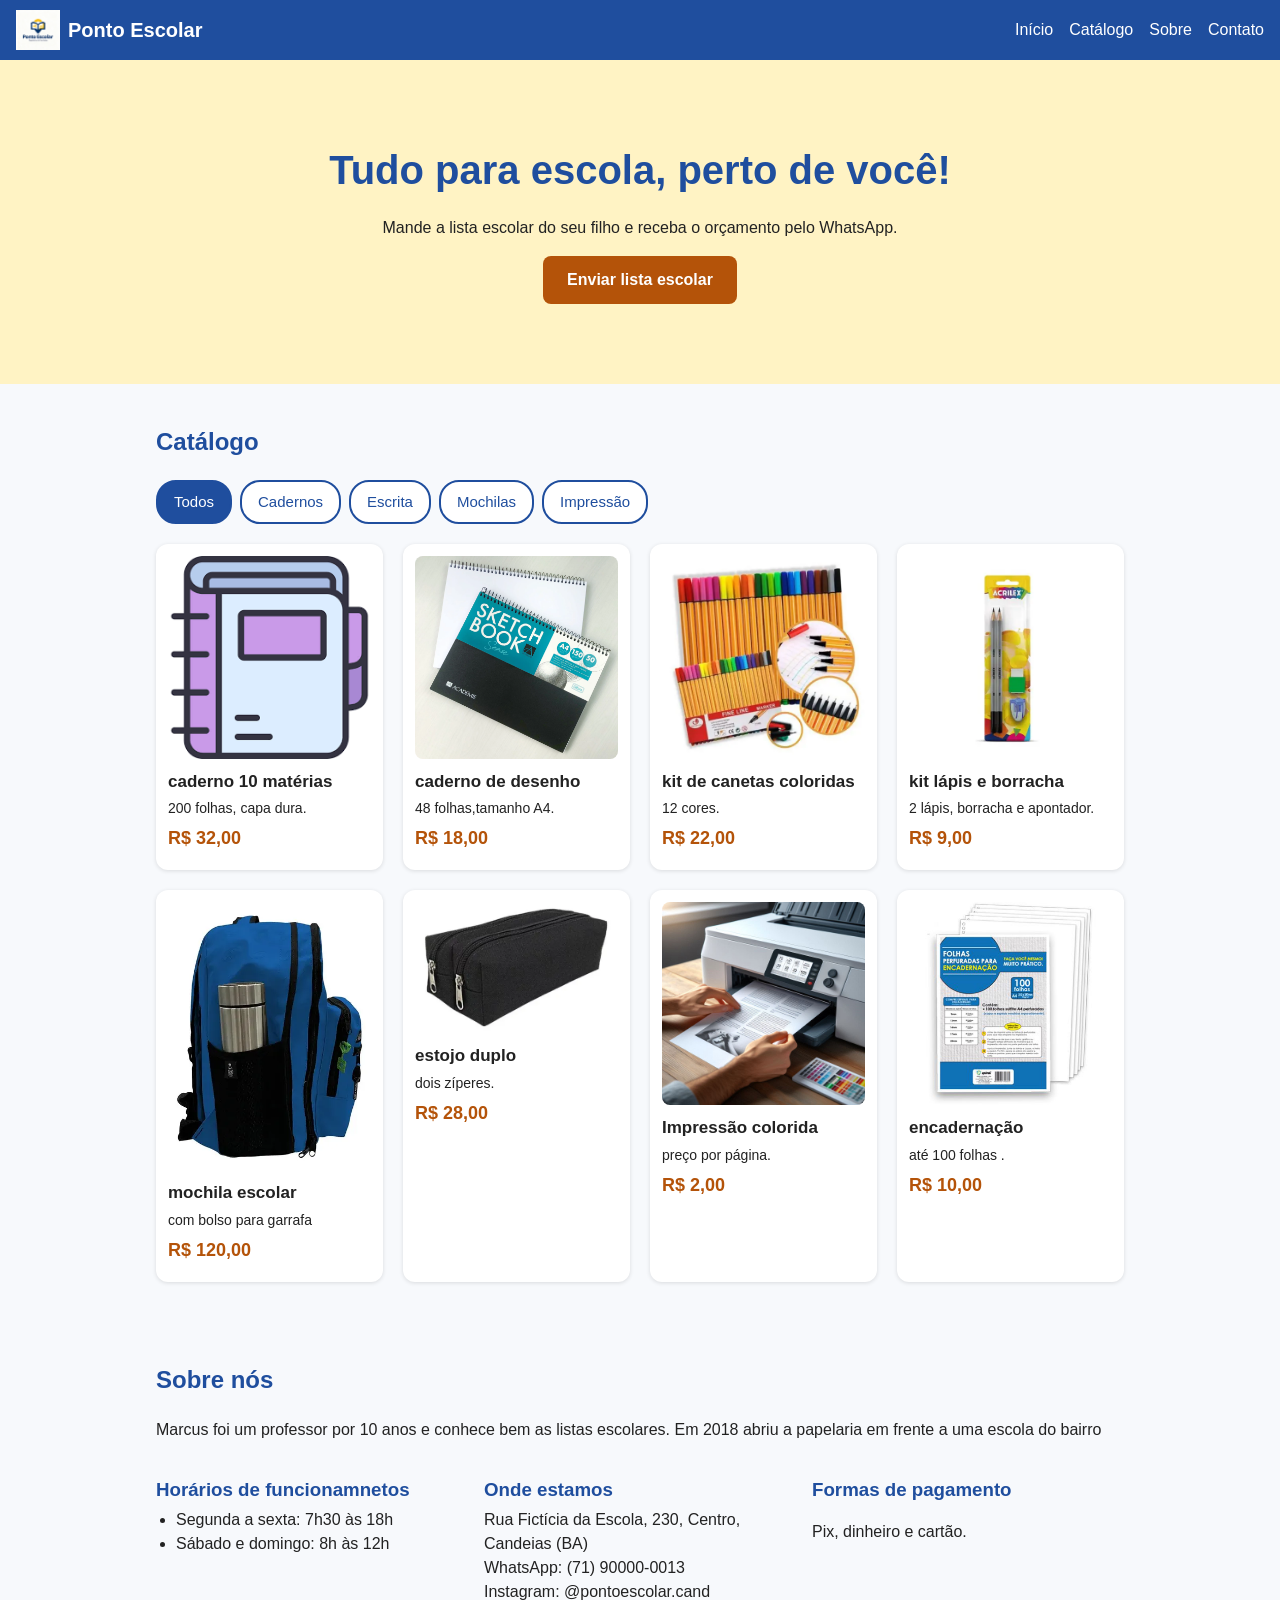
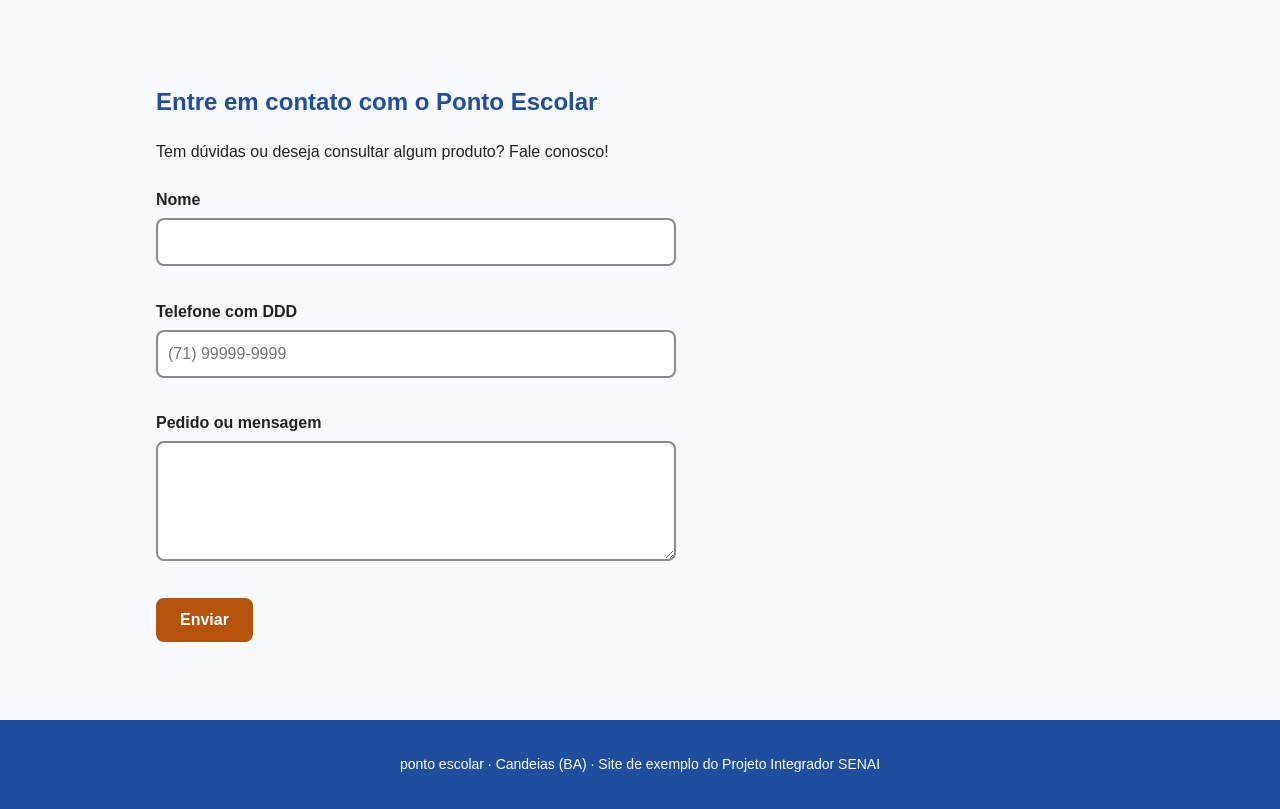
==== index.html @ 359fd93c "resolver conflito e atulizar o site" ====
<!DOCTYPE html>
<html lang="pt-BR">
<head>
  <meta charset="UTF-8">
  <meta name="viewport" content="width=device-width, initial-scale=1.0">
  <title>Ponto escolar| Candeias</title>
  <meta name="description" content="Ponto escolar, Tudo para a escola, Perto de você.">
  <link rel="stylesheet" href="css/style.css">
</head>
<body>

  <!-- CABEÇALHO: nome da empresa e menu -->
  <header class="cabecalho">
    <a href="#inicio" class="marca">
      <img src="img/logo.jpeg.jpeg" alt="" width="44" height="44">
      <span>Ponto Escolar</span>
    </a>
    <nav aria-label="Menu principal">
      <ul class="menu">
        <li><a href="#inicio">Início</a></li>
        <li><a href="#catalogo">Catálogo</a></li>
        <li><a href="#sobre">Sobre</a></li>
        <li><a href="#contato">Contato</a></li>
      </ul>
    </nav>
  </header>

  <main>

    <!-- SEÇÃO 1: INÍCIO -->
      <section id="inicio" class="inicio">
      <h1>Tudo para escola, perto de você!</h1>
      <p>Mande a lista escolar do seu filho e receba o orçamento pelo WhatsApp.</p>
      <a href="#contato" class="botao">Enviar lista escolar</a>
    </section> 

    <!-- SEÇÃO 2: CATÁLOGO -->
    <section id="catalogo" class="secao">
      <h2>Catálogo</h2>

      <div class="filtros" aria-label="Filtrar o material por categoria">
        <button type="button" class="filtro ativo" data-filtro="todos" aria-pressed="true">Todos</button>
        <button type="button" class="filtro" data-filtro="Cadernos" aria-pressed="false">Cadernos</button>
        <button type="button" class="filtro" data-filtro="Escrita" aria-pressed="false">Escrita</button>
        <button type="button" class="filtro" data-filtro="Mochilas" aria-pressed="false">Mochilas</button>
        <button type="button" class="filtro" data-filtro="impressão" aria-pressed="false">Impressão</button>
      </div>

      <div class="cards">
        <article class="card" data-categoria="Cadernos">
          <img src="img/caderno.jpeg.png" alt="caderno 10 matérias, 200 folhas,capa dura " width="200" height="150">
          <h3>caderno 10 matérias</h3>
          <p>200 folhas, capa dura.</p>
          <p class="preco">R$ 32,00</p>
        </article>
        <article class="card" data-categoria="Cadernos">
          <img src="img/caderno desenho.jpeg.webp" alt="caderno de desenho,48 folhas,tamanho A4" width="200" height="150">
          <h3>caderno de desenho</h3>
          <p>48 folhas,tamanho A4.</p>
          <p class="preco">R$ 18,00</p>
        </article>
        <article class="card" data-categoria="Escrita">
          <img src="img/KIT DE CANETAS COLORIDAS.jpeg.jpg" alt=" kit de canetas coloridas,12 cores" width="200" height="150">
          <h3> kit de canetas coloridas</h3>
          <p>12 cores.</p>
          <p class="preco">R$ 22,00</p>
        </article>
        <article class="card" data-categoria="Escrita" >
          <img src="img/KIT DE LAPIS E BORRACHA.jpeg.webp" alt="kit de lapis e borracha,2 lápis, borracha e apontador" width="200" height="150">
          <h3>kit lápis e borracha </h3>
          <p>2 lápis, borracha e apontador.</p>
          <p class="preco">R$ 9,00</p>
        </article>
        <article class="card" data-categoria="Mochilas">
          <img src="img/mochila escola.jpeg.webp" alt=" mochila escolar com bolso para a garrafa " width="200" height="150">
          <h3>mochila escolar </h3>
          <p>com bolso para garrafa</p>
          <p class="preco">R$ 120,00</p>
        </article>
        <article class="card" data-categoria="Mochilas">
          <img src="img/ESTOJO DUPLO.jpeg.webp" alt=" estojo duplo com dois zíperes" width="200" height="150">
          <h3> estojo duplo</h3>
          <p> dois zíperes.</p>
          <p class="preco">R$ 28,00</p>
        </article>
        <article class="card" data-categoria="impressão">
          <img src="img/impressão colorida.jpeg.jpg" alt=" impressão colorida, preço por página " width="200" height="150">
          <h3>Impressão colorida </h3>
          <p>preço por página.</p>
          <p class="preco">R$ 2,00</p>
        </article>
        <article class="card" data-categoria="impressão">
          <img src="img/folha de encadernação.jpeg.jpg" alt="encadernação até 100 folhas " width="200" height="150">
          <h3>encadernação</h3>
          <p>até 100 folhas .</p>
          <p class="preco">R$ 10,00</p>
        </article>
      </div>
    </section>

    <!-- SEÇÃO 3: SOBRE -->
    <section id="sobre" class="secao sobre">
      <h2>Sobre nós</h2>
      <p>Marcus foi um professor por 10 anos e conhece bem as listas escolares. Em 2018 abriu a papelaria em frente a uma escola do bairro</p>

      <div class="sobre-blocos">
        <div>
          <h3>Horários de funcionamnetos</h3>
          <ul>
            <li>Segunda a sexta: 7h30 às 18h</li>
            <li>Sábado e domingo: 8h às 12h</li>
          </ul>
        </div>
        <div>
          <h3>Onde estamos</h3>
          <address>
            Rua Fictícia da Escola, 230, Centro, Candeias (BA)<br>
            WhatsApp: (71) 90000-0013<br>
            Instagram: @pontoescolar.cand
          </address>
        </div>
        <div>
          <h3>Formas de pagamento</h3>
          <p>Pix, dinheiro e cartão.</p>
        </div>
      </div>
    </section>

    <!-- SEÇÃO 4: CONTATO -->
    <section id="contato" class="secao">
      <h2>Entre em contato com o Ponto Escolar</h2>
      <p>Tem dúvidas ou deseja consultar algum produto? Fale conosco!</p>

      <form id="form-contato" class="formulario" novalidate>
        <label for="nome">Nome</label>
        <input type="text" id="nome" name="nome" autocomplete="name">
        <small class="erro" id="erro-nome"></small>

        <label for="telefone">Telefone com DDD</label>
        <input type="tel" id="telefone" name="telefone" autocomplete="tel" placeholder="(71) 99999-9999">
        <small class="erro" id="erro-telefone"></small>

        <label for="mensagem">Pedido ou mensagem</label>
        <textarea id="mensagem" name="mensagem" rows="4"></textarea>
        <small class="erro" id="erro-mensagem"></small>

        <button type="submit" class="botao">Enviar</button>
        <p id="confirmacao" class="confirmacao" aria-live="polite"></p>
      </form>
    </section>

  </main>

  <footer class="rodape">
    <p> ponto escolar · Candeias (BA) · Site de exemplo do Projeto Integrador SENAI</p>
  </footer>

  <script src="js/script.js"></script>
</body>
</html>
---- css/style.css ----
/* ===== CORES E FONTES DA MARCA (identidade visual) ===== */
:root {
  --roxo: #1f4e9e;
  --roxo-claro: #fff3c4;
  --verde: #b45309;
  --creme: #f7f9fc;
  --texto: #222222;
  --erro: #b3261e;
  --fonte: Arial, Helvetica, sans-serif;
}

* {
  box-sizing: border-box;
}

body {
  margin: 0;
  font-family: var(--fonte);
  font-size: 16px;
  line-height: 1.5;
  color: var(--texto);
  background: var(--creme);
}

img {
  max-width: 100%;
  height: auto;
}

/* ===== CABEÇALHO E MENU ===== */
.cabecalho {
  position: sticky;
  top: 0;
  z-index: 10;
  display: flex;
  flex-wrap: wrap;
  justify-content: space-between;
  align-items: center;
  gap: 8px;
  padding: 10px 16px;
  background: var(--roxo);
}

.marca {
  display: flex;
  align-items: center;
  gap: 8px;
  color: #ffffff;
  font-weight: bold;
  font-size: 20px;
  text-decoration: none;
}

.menu {
  display: flex;
  flex-wrap: wrap;
  gap: 4px 16px;
  margin: 0;
  padding: 0;
  list-style: none;
}

.menu a {
  color: #ffffff;
  text-decoration: none;
  padding: 6px 0;
  display: inline-block;
}

.menu a:hover,
.menu a:focus {
  text-decoration: underline;
}

/* ===== SEÇÃO INÍCIO ===== */
.inicio {
  padding: 48px 16px;
  text-align: center;
  background: var(--roxo-claro);
}

.inicio h1 {
  margin: 0 0 12px;
  font-size: 28px;
  color: var(--roxo);
}

/* ===== BOTÃO (usado no Início e no formulário) ===== */
.botao {
  display: inline-block;
  min-height: 44px;
  padding: 12px 24px;
  border: none;
  border-radius: 8px;
  background: var(--verde);
  color: #ffffff;
  font-size: 16px;
  font-weight: bold;
  text-decoration: none;
  cursor: pointer;
}

.botao:hover {
  background: #1f5e23;
}

/* foco visível para quem navega pelo teclado (acessibilidade) */
a:focus-visible,
button:focus-visible,
input:focus-visible,
textarea:focus-visible {
  outline: 3px solid #f2c94c;
  outline-offset: 2px;
}

/* ===== SEÇÕES EM GERAL ===== */
.secao {
  padding: 40px 16px;
  max-width: 1000px;
  margin: 0 auto;
}

.secao h2 {
  margin-top: 0;
  font-size: 24px;
  color: var(--roxo);
}

/* ===== CATÁLOGO ===== */
.filtros {
  display: flex;
  flex-wrap: wrap;
  gap: 8px;
  margin-bottom: 20px;
}

.filtro {
  min-height: 44px;
  padding: 8px 16px;
  border: 2px solid var(--roxo);
  border-radius: 20px;
  background: #ffffff;
  color: var(--roxo);
  font-size: 15px;
  cursor: pointer;
}

.filtro.ativo {
  background: var(--roxo);
  color: #ffffff;
}

.cards {
  display: grid;
  grid-template-columns: 1fr 1fr;
  gap: 12px;
}

.card {
  background: #ffffff;
  border-radius: 12px;
  padding: 12px;
  box-shadow: 0 1px 4px rgba(0, 0, 0, 0.12);
}

.card img {
  border-radius: 8px;
  display: block;
  width: 100%;
}

.card h3 {
  margin: 10px 0 4px;
  font-size: 17px;
}

.card p {
  margin: 0 0 6px;
  font-size: 14px;
}

.card .preco {
  font-size: 18px;
  font-weight: bold;
  color: var(--verde);
}

/* ===== SOBRE ===== */
.sobre-blocos {
  display: grid;
  gap: 16px;
}

.sobre-blocos h3 {
  margin-bottom: 4px;
  color: var(--roxo);
}

.sobre-blocos ul {
  margin: 0;
  padding-left: 20px;
}

address {
  font-style: normal;
}

/* ===== FORMULÁRIO DE CONTATO ===== */
.formulario {
  display: flex;
  flex-direction: column;
  gap: 6px;
  max-width: 520px;
}

.formulario label {
  font-weight: bold;
  margin-top: 8px;
}

.formulario input,
.formulario textarea {
  font: inherit;
  padding: 10px;
  border: 2px solid #8a8a8a;
  border-radius: 8px;
}

.formulario .campo-erro {
  border-color: var(--erro);
}

.erro {
  color: var(--erro);
  min-height: 1em;
}

.formulario .botao {
  margin-top: 12px;
  align-self: flex-start;
}

.confirmacao {
  color: var(--verde);
  font-weight: bold;
}

/* ===== RODAPÉ ===== */
.rodape {
  padding: 20px 16px;
  text-align: center;
  background: var(--roxo);
  color: #ffffff;
  font-size: 14px;
}

/* ===== TELAS MAIORES (tablet e computador) ===== */
@media (min-width: 768px) {
  .inicio {
    padding: 80px 16px;
  }

  .inicio h1 {
    font-size: 40px;
  }

  .cards {
    grid-template-columns: repeat(3, 1fr);
    gap: 20px;
  }

  .sobre-blocos {
    grid-template-columns: repeat(3, 1fr);
  }
}

@media (min-width: 1024px) {
  .cards {
    grid-template-columns: repeat(4, 1fr);
  }
}
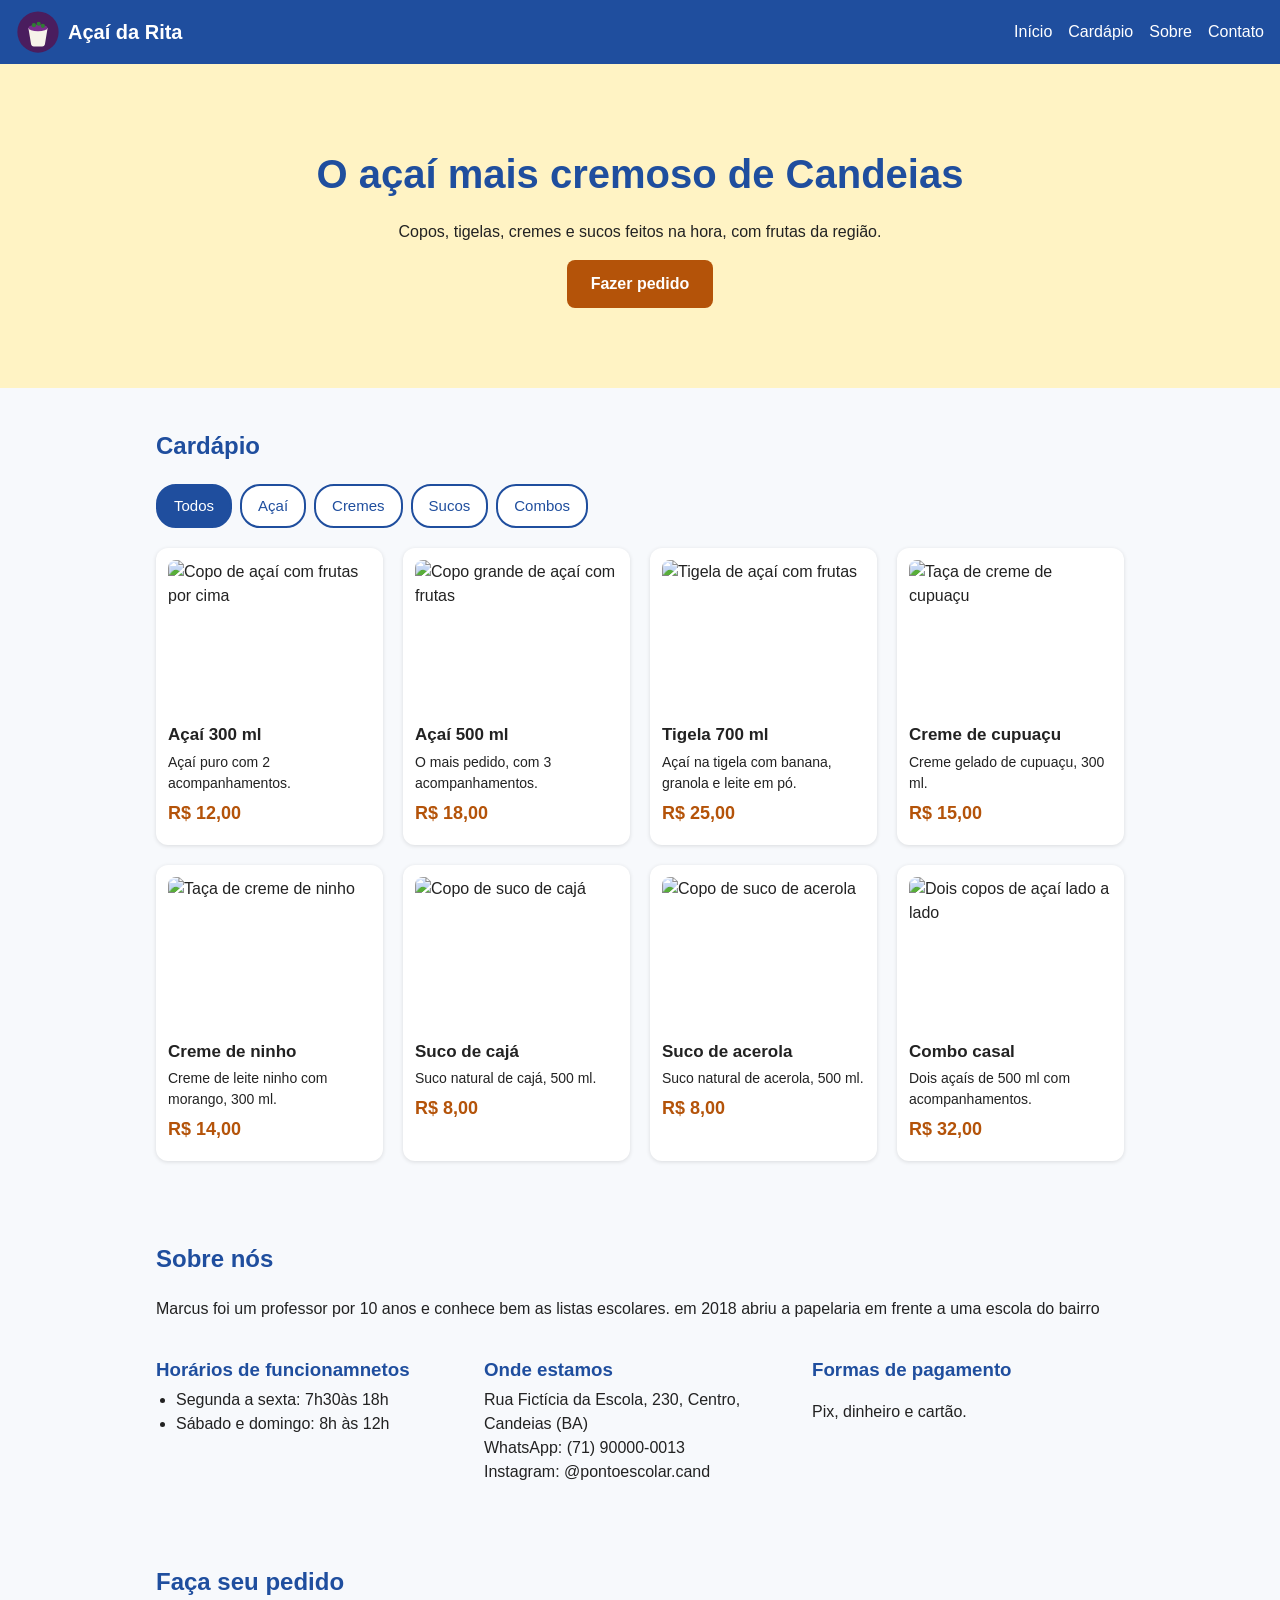
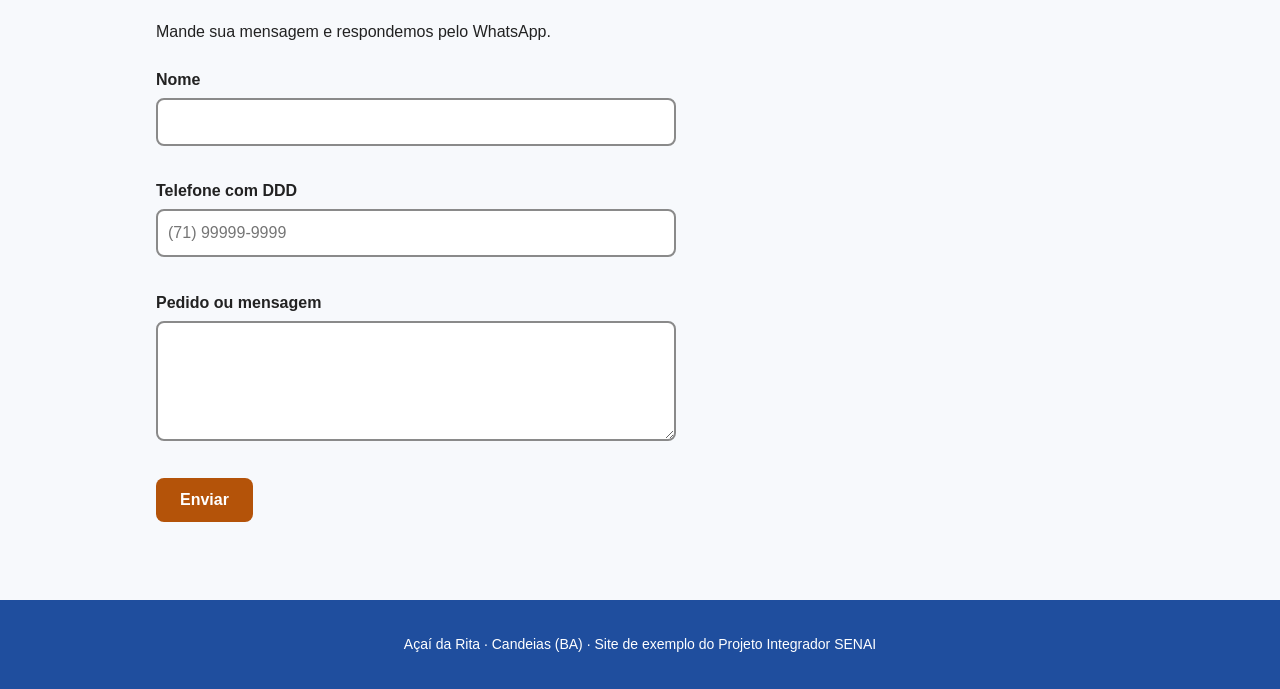
==== commit 8d07f8f6: "docs: seção sobre e README" ====
--- a/index.html
+++ b/index.html
@@ -3,8 +3,8 @@
 <head>
   <meta charset="UTF-8">
   <meta name="viewport" content="width=device-width, initial-scale=1.0">
-  <title>Ponto escolar| Candeias</title>
-  <meta name="description" content="Ponto escolar, Tudo para a escola, Perto de você.">
+  <title>Açaí da Rita | Candeias</title>
+  <meta name="description" content="Açaí, cremes e sucos feitos na hora em Candeias.">
   <link rel="stylesheet" href="css/style.css">
 </head>
 <body>
@@ -12,13 +12,13 @@
   <!-- CABEÇALHO: nome da empresa e menu -->
   <header class="cabecalho">
     <a href="#inicio" class="marca">
-      <img src="img/logo.jpeg.jpeg" alt="" width="44" height="44">
-      <span>Ponto Escolar</span>
+      <img src="img/logo.svg" alt="" width="44" height="44">
+      <span>Açaí da Rita</span>
     </a>
     <nav aria-label="Menu principal">
       <ul class="menu">
         <li><a href="#inicio">Início</a></li>
-        <li><a href="#catalogo">Catálogo</a></li>
+        <li><a href="#catalogo">Cardápio</a></li>
         <li><a href="#sobre">Sobre</a></li>
         <li><a href="#contato">Contato</a></li>
       </ul>
@@ -28,72 +28,72 @@
   <main>
 
     <!-- SEÇÃO 1: INÍCIO -->
-      <section id="inicio" class="inicio">
-      <h1>Tudo para escola, perto de você!</h1>
-      <p>Mande a lista escolar do seu filho e receba o orçamento pelo WhatsApp.</p>
-      <a href="#contato" class="botao">Enviar lista escolar</a>
-    </section> 
+    <section id="inicio" class="inicio">
+      <h1>O açaí mais cremoso de Candeias</h1>
+      <p>Copos, tigelas, cremes e sucos feitos na hora, com frutas da região.</p>
+      <a href="#contato" class="botao">Fazer pedido</a>
+    </section>
 
     <!-- SEÇÃO 2: CATÁLOGO -->
     <section id="catalogo" class="secao">
-      <h2>Catálogo</h2>
+      <h2>Cardápio</h2>
 
-      <div class="filtros" aria-label="Filtrar o material por categoria">
+      <div class="filtros" aria-label="Filtrar o cardápio por categoria">
         <button type="button" class="filtro ativo" data-filtro="todos" aria-pressed="true">Todos</button>
-        <button type="button" class="filtro" data-filtro="Cadernos" aria-pressed="false">Cadernos</button>
-        <button type="button" class="filtro" data-filtro="Escrita" aria-pressed="false">Escrita</button>
-        <button type="button" class="filtro" data-filtro="Mochilas" aria-pressed="false">Mochilas</button>
-        <button type="button" class="filtro" data-filtro="impressão" aria-pressed="false">Impressão</button>
+        <button type="button" class="filtro" data-filtro="acai" aria-pressed="false">Açaí</button>
+        <button type="button" class="filtro" data-filtro="creme" aria-pressed="false">Cremes</button>
+        <button type="button" class="filtro" data-filtro="suco" aria-pressed="false">Sucos</button>
+        <button type="button" class="filtro" data-filtro="combo" aria-pressed="false">Combos</button>
       </div>
 
       <div class="cards">
-        <article class="card" data-categoria="Cadernos">
-          <img src="img/caderno.jpeg.png" alt="caderno 10 matérias, 200 folhas,capa dura " width="200" height="150">
-          <h3>caderno 10 matérias</h3>
-          <p>200 folhas, capa dura.</p>
-          <p class="preco">R$ 32,00</p>
+        <article class="card" data-categoria="acai">
+          <img src="img/acai.svg" alt="Copo de açaí com frutas por cima" width="200" height="150">
+          <h3>Açaí 300 ml</h3>
+          <p>Açaí puro com 2 acompanhamentos.</p>
+          <p class="preco">R$ 12,00</p>
         </article>
-        <article class="card" data-categoria="Cadernos">
-          <img src="img/caderno desenho.jpeg.webp" alt="caderno de desenho,48 folhas,tamanho A4" width="200" height="150">
-          <h3>caderno de desenho</h3>
-          <p>48 folhas,tamanho A4.</p>
+        <article class="card" data-categoria="acai">
+          <img src="img/acai.svg" alt="Copo grande de açaí com frutas" width="200" height="150">
+          <h3>Açaí 500 ml</h3>
+          <p>O mais pedido, com 3 acompanhamentos.</p>
           <p class="preco">R$ 18,00</p>
         </article>
-        <article class="card" data-categoria="Escrita">
-          <img src="img/KIT DE CANETAS COLORIDAS.jpeg.jpg" alt=" kit de canetas coloridas,12 cores" width="200" height="150">
-          <h3> kit de canetas coloridas</h3>
-          <p>12 cores.</p>
-          <p class="preco">R$ 22,00</p>
+        <article class="card" data-categoria="acai">
+          <img src="img/acai.svg" alt="Tigela de açaí com frutas" width="200" height="150">
+          <h3>Tigela 700 ml</h3>
+          <p>Açaí na tigela com banana, granola e leite em pó.</p>
+          <p class="preco">R$ 25,00</p>
         </article>
-        <article class="card" data-categoria="Escrita" >
-          <img src="img/KIT DE LAPIS E BORRACHA.jpeg.webp" alt="kit de lapis e borracha,2 lápis, borracha e apontador" width="200" height="150">
-          <h3>kit lápis e borracha </h3>
-          <p>2 lápis, borracha e apontador.</p>
-          <p class="preco">R$ 9,00</p>
+        <article class="card" data-categoria="creme">
+          <img src="img/creme.svg" alt="Taça de creme de cupuaçu" width="200" height="150">
+          <h3>Creme de cupuaçu</h3>
+          <p>Creme gelado de cupuaçu, 300 ml.</p>
+          <p class="preco">R$ 15,00</p>
         </article>
-        <article class="card" data-categoria="Mochilas">
-          <img src="img/mochila escola.jpeg.webp" alt=" mochila escolar com bolso para a garrafa " width="200" height="150">
-          <h3>mochila escolar </h3>
-          <p>com bolso para garrafa</p>
-          <p class="preco">R$ 120,00</p>
+        <article class="card" data-categoria="creme">
+          <img src="img/creme.svg" alt="Taça de creme de ninho" width="200" height="150">
+          <h3>Creme de ninho</h3>
+          <p>Creme de leite ninho com morango, 300 ml.</p>
+          <p class="preco">R$ 14,00</p>
         </article>
-        <article class="card" data-categoria="Mochilas">
-          <img src="img/ESTOJO DUPLO.jpeg.webp" alt=" estojo duplo com dois zíperes" width="200" height="150">
-          <h3> estojo duplo</h3>
-          <p> dois zíperes.</p>
-          <p class="preco">R$ 28,00</p>
+        <article class="card" data-categoria="suco">
+          <img src="img/suco.svg" alt="Copo de suco de cajá" width="200" height="150">
+          <h3>Suco de cajá</h3>
+          <p>Suco natural de cajá, 500 ml.</p>
+          <p class="preco">R$ 8,00</p>
         </article>
-        <article class="card" data-categoria="impressão">
-          <img src="img/impressão colorida.jpeg.jpg" alt=" impressão colorida, preço por página " width="200" height="150">
-          <h3>Impressão colorida </h3>
-          <p>preço por página.</p>
-          <p class="preco">R$ 2,00</p>
+        <article class="card" data-categoria="suco">
+          <img src="img/suco.svg" alt="Copo de suco de acerola" width="200" height="150">
+          <h3>Suco de acerola</h3>
+          <p>Suco natural de acerola, 500 ml.</p>
+          <p class="preco">R$ 8,00</p>
         </article>
-        <article class="card" data-categoria="impressão">
-          <img src="img/folha de encadernação.jpeg.jpg" alt="encadernação até 100 folhas " width="200" height="150">
-          <h3>encadernação</h3>
-          <p>até 100 folhas .</p>
-          <p class="preco">R$ 10,00</p>
+        <article class="card" data-categoria="combo">
+          <img src="img/combo.svg" alt="Dois copos de açaí lado a lado" width="200" height="150">
+          <h3>Combo casal</h3>
+          <p>Dois açaís de 500 ml com acompanhamentos.</p>
+          <p class="preco">R$ 32,00</p>
         </article>
       </div>
     </section>
@@ -101,13 +101,13 @@
     <!-- SEÇÃO 3: SOBRE -->
     <section id="sobre" class="secao sobre">
       <h2>Sobre nós</h2>
-      <p>Marcus foi um professor por 10 anos e conhece bem as listas escolares. Em 2018 abriu a papelaria em frente a uma escola do bairro</p>
+      <p>Marcus foi um professor por 10 anos e conhece bem as listas escolares. em 2018 abriu a papelaria em frente a uma escola do bairro</p>
 
       <div class="sobre-blocos">
         <div>
           <h3>Horários de funcionamnetos</h3>
           <ul>
-            <li>Segunda a sexta: 7h30 às 18h</li>
+            <li>Segunda a sexta: 7h30às 18h</li>
             <li>Sábado e domingo: 8h às 12h</li>
           </ul>
         </div>
@@ -128,8 +128,8 @@
 
     <!-- SEÇÃO 4: CONTATO -->
     <section id="contato" class="secao">
-      <h2>Entre em contato com o Ponto Escolar</h2>
-      <p>Tem dúvidas ou deseja consultar algum produto? Fale conosco!</p>
+      <h2>Faça seu pedido</h2>
+      <p>Mande sua mensagem e respondemos pelo WhatsApp.</p>
 
       <form id="form-contato" class="formulario" novalidate>
         <label for="nome">Nome</label>
@@ -152,7 +152,7 @@
   </main>
 
   <footer class="rodape">
-    <p> ponto escolar · Candeias (BA) · Site de exemplo do Projeto Integrador SENAI</p>
+    <p>Açaí da Rita · Candeias (BA) · Site de exemplo do Projeto Integrador SENAI</p>
   </footer>
 
   <script src="js/script.js"></script>
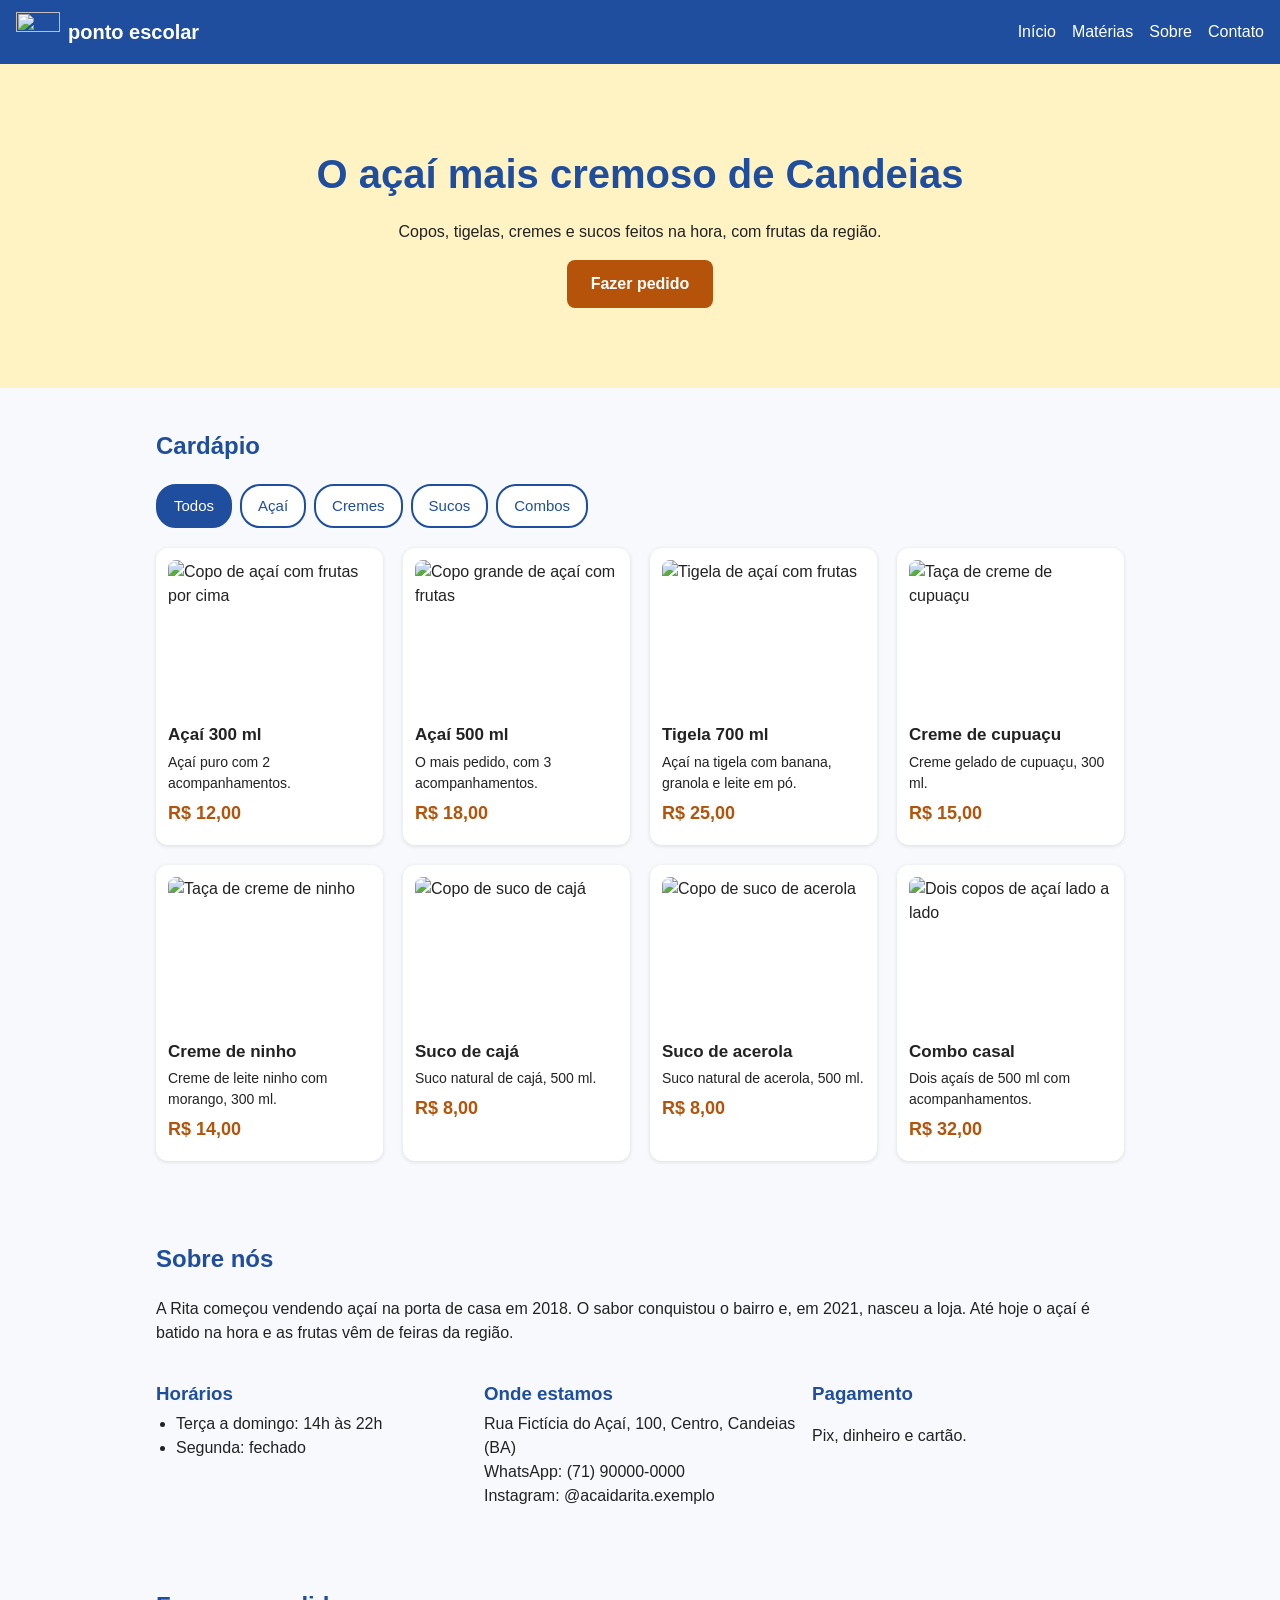
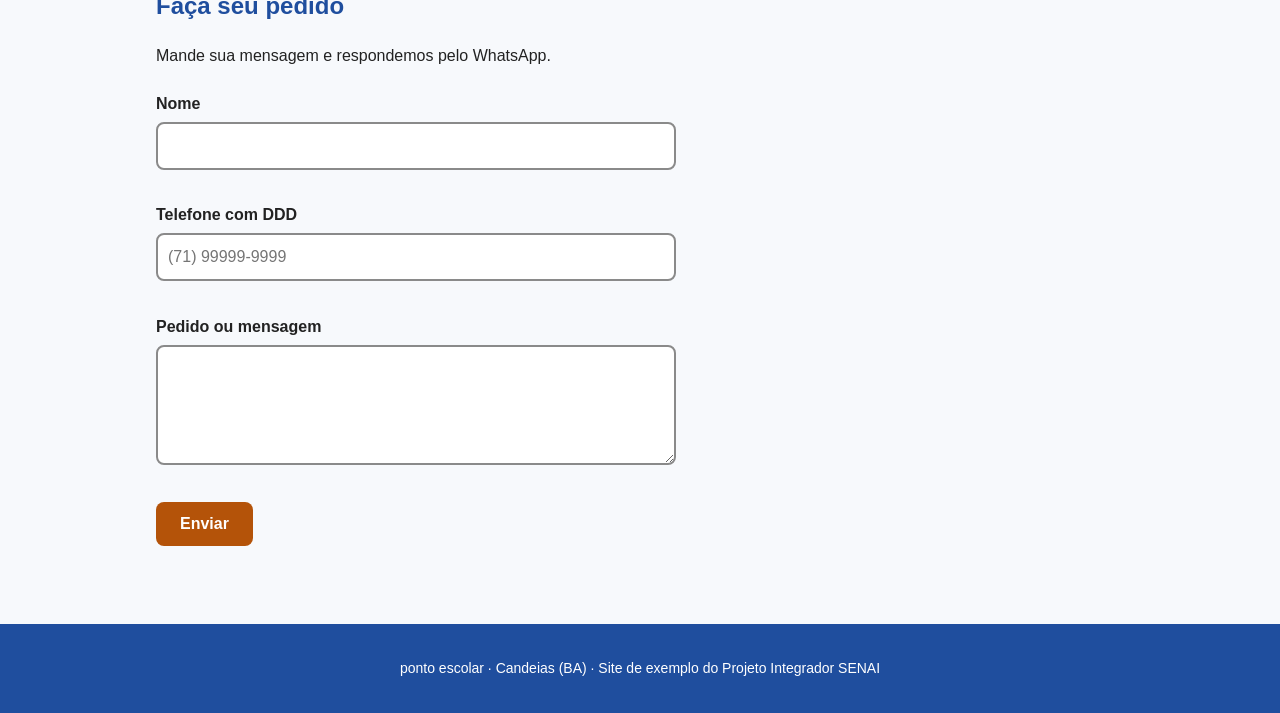
==== commit a8fae67f: "mechemos no codigo pois não tinha nada" ====
--- a/index.html
+++ b/index.html
@@ -12,13 +12,13 @@
   <!-- CABEÇALHO: nome da empresa e menu -->
   <header class="cabecalho">
     <a href="#inicio" class="marca">
-      <img src="img/logo.svg" alt="" width="44" height="44">
-      <span>Açaí da Rita</span>
+      <img src=file:///C:/Users/sucas/OneDrive/Documentos/ponto-escolar/ponto-escolar/img/IMG_20261116_162149_converted_1.svg" alt="" width="44" height="44">
+      <span>ponto escolar</span>
     </a>
     <nav aria-label="Menu principal">
       <ul class="menu">
         <li><a href="#inicio">Início</a></li>
-        <li><a href="#catalogo">Cardápio</a></li>
+        <li><a href="#Matérias">Matérias</a></li>
         <li><a href="#sobre">Sobre</a></li>
         <li><a href="#contato">Contato</a></li>
       </ul>
@@ -101,26 +101,26 @@
     <!-- SEÇÃO 3: SOBRE -->
     <section id="sobre" class="secao sobre">
       <h2>Sobre nós</h2>
-      <p>Marcus foi um professor por 10 anos e conhece bem as listas escolares. em 2018 abriu a papelaria em frente a uma escola do bairro</p>
+      <p>A Rita começou vendendo açaí na porta de casa em 2018. O sabor conquistou o bairro e, em 2021, nasceu a loja. Até hoje o açaí é batido na hora e as frutas vêm de feiras da região.</p>
 
       <div class="sobre-blocos">
         <div>
-          <h3>Horários de funcionamnetos</h3>
+          <h3>Horários</h3>
           <ul>
-            <li>Segunda a sexta: 7h30às 18h</li>
-            <li>Sábado e domingo: 8h às 12h</li>
+            <li>Terça a domingo: 14h às 22h</li>
+            <li>Segunda: fechado</li>
           </ul>
         </div>
         <div>
           <h3>Onde estamos</h3>
           <address>
-            Rua Fictícia da Escola, 230, Centro, Candeias (BA)<br>
-            WhatsApp: (71) 90000-0013<br>
-            Instagram: @pontoescolar.cand
+            Rua Fictícia do Açaí, 100, Centro, Candeias (BA)<br>
+            WhatsApp: (71) 90000-0000<br>
+            Instagram: @acaidarita.exemplo
           </address>
         </div>
         <div>
-          <h3>Formas de pagamento</h3>
+          <h3>Pagamento</h3>
           <p>Pix, dinheiro e cartão.</p>
         </div>
       </div>
@@ -152,7 +152,7 @@
   </main>
 
   <footer class="rodape">
-    <p>Açaí da Rita · Candeias (BA) · Site de exemplo do Projeto Integrador SENAI</p>
+    <p> ponto escolar · Candeias (BA) · Site de exemplo do Projeto Integrador SENAI</p>
   </footer>
 
   <script src="js/script.js"></script>
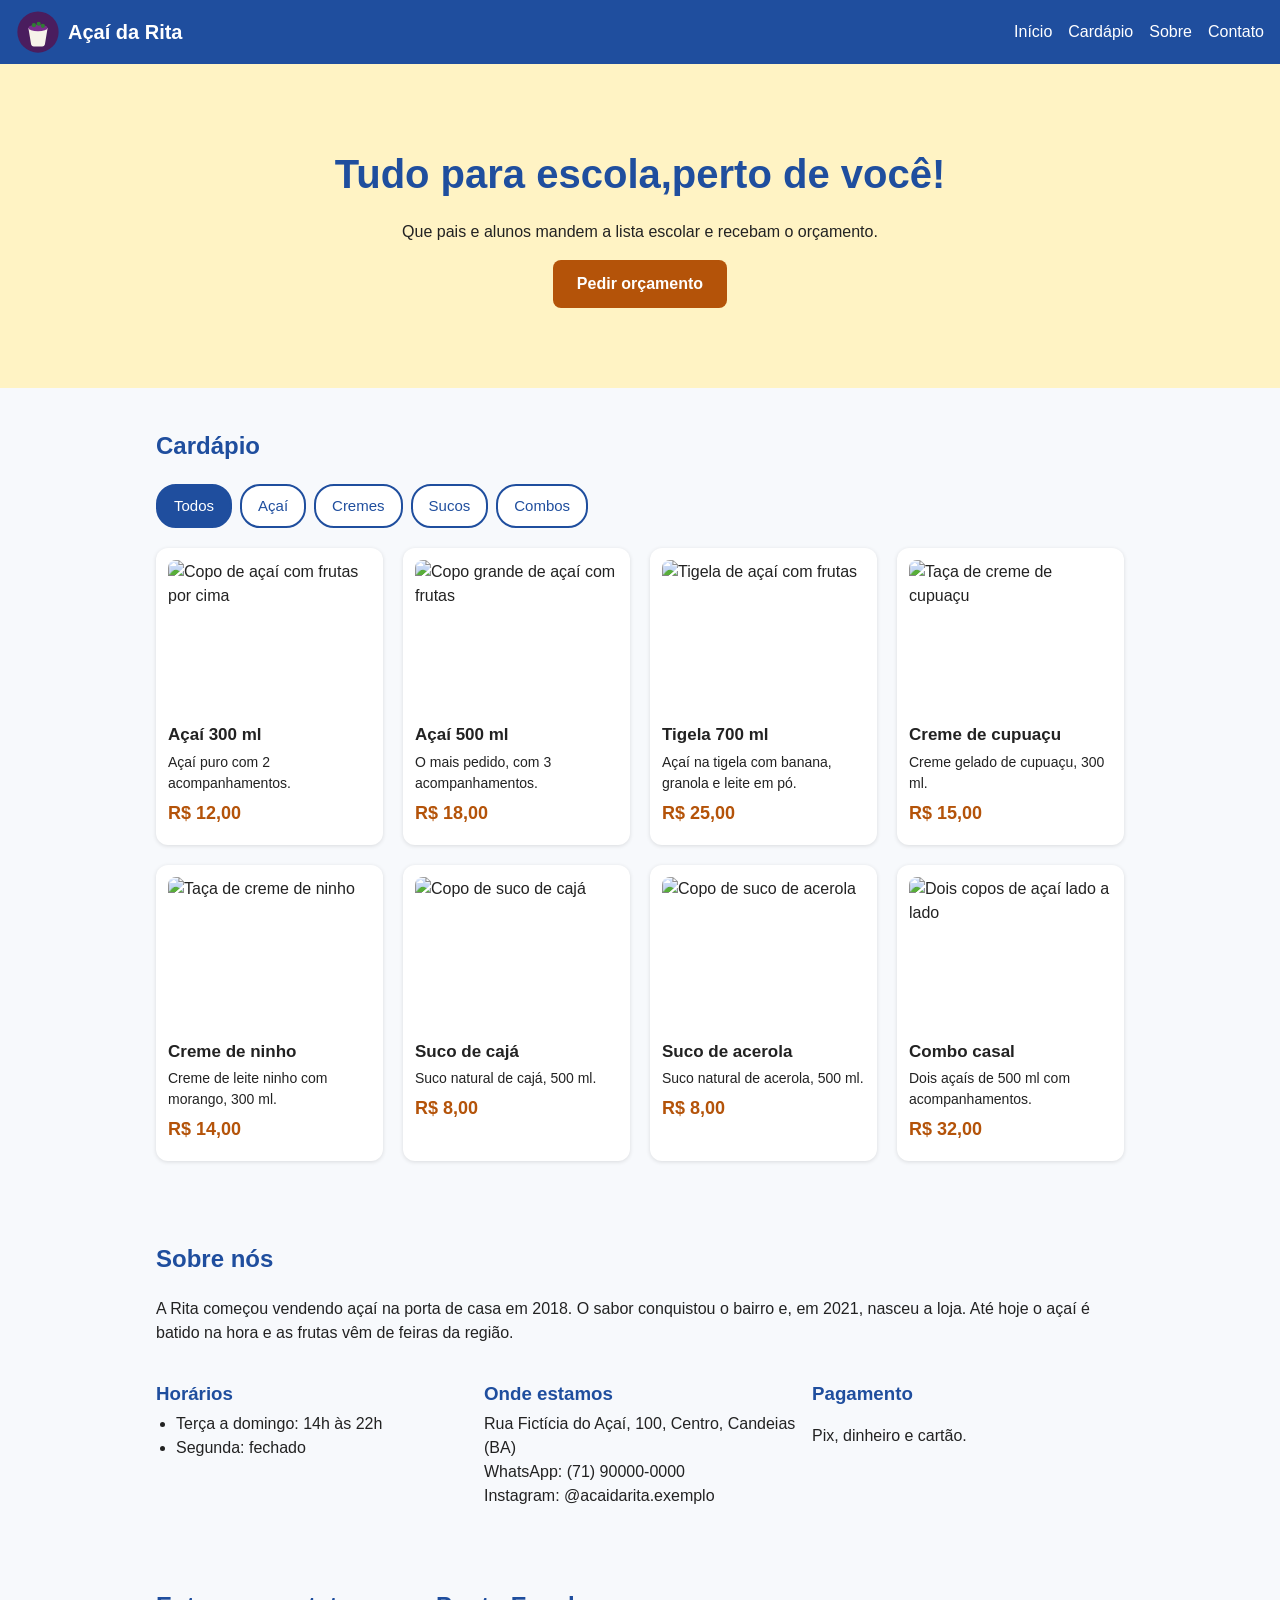
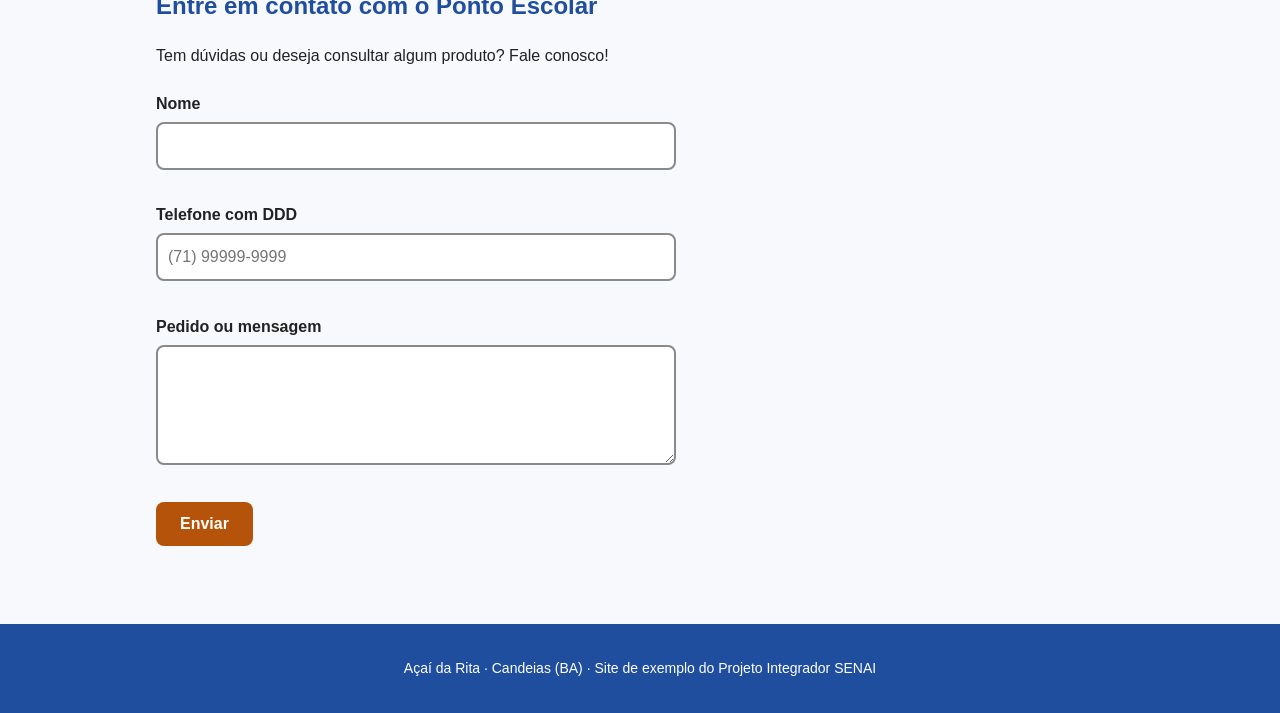
==== commit 94d1e22f: "feat: inicio e contato" ====
--- a/index.html
+++ b/index.html
@@ -12,13 +12,13 @@
   <!-- CABEÇALHO: nome da empresa e menu -->
   <header class="cabecalho">
     <a href="#inicio" class="marca">
-      <img src=file:///C:/Users/sucas/OneDrive/Documentos/ponto-escolar/ponto-escolar/img/IMG_20261116_162149_converted_1.svg" alt="" width="44" height="44">
-      <span>ponto escolar</span>
+      <img src="img/logo.svg" alt="" width="44" height="44">
+      <span>Açaí da Rita</span>
     </a>
     <nav aria-label="Menu principal">
       <ul class="menu">
         <li><a href="#inicio">Início</a></li>
-        <li><a href="#Matérias">Matérias</a></li>
+        <li><a href="#catalogo">Cardápio</a></li>
         <li><a href="#sobre">Sobre</a></li>
         <li><a href="#contato">Contato</a></li>
       </ul>
@@ -29,9 +29,9 @@
 
     <!-- SEÇÃO 1: INÍCIO -->
     <section id="inicio" class="inicio">
-      <h1>O açaí mais cremoso de Candeias</h1>
-      <p>Copos, tigelas, cremes e sucos feitos na hora, com frutas da região.</p>
-      <a href="#contato" class="botao">Fazer pedido</a>
+      <h1>Tudo para escola,perto de você!</h1>
+      <p>Que pais e alunos mandem a lista escolar e recebam o orçamento.</p>
+      <a href="#contato" class="botao">Pedir orçamento</a>
     </section>
 
     <!-- SEÇÃO 2: CATÁLOGO -->
@@ -128,8 +128,8 @@
 
     <!-- SEÇÃO 4: CONTATO -->
     <section id="contato" class="secao">
-      <h2>Faça seu pedido</h2>
-      <p>Mande sua mensagem e respondemos pelo WhatsApp.</p>
+      <h2>Entre em contato com o Ponto Escolar</h2>
+      <p>Tem dúvidas ou deseja consultar algum produto? Fale conosco!</p>
 
       <form id="form-contato" class="formulario" novalidate>
         <label for="nome">Nome</label>
@@ -152,7 +152,7 @@
   </main>
 
   <footer class="rodape">
-    <p> ponto escolar · Candeias (BA) · Site de exemplo do Projeto Integrador SENAI</p>
+    <p>Açaí da Rita · Candeias (BA) · Site de exemplo do Projeto Integrador SENAI</p>
   </footer>
 
   <script src="js/script.js"></script>
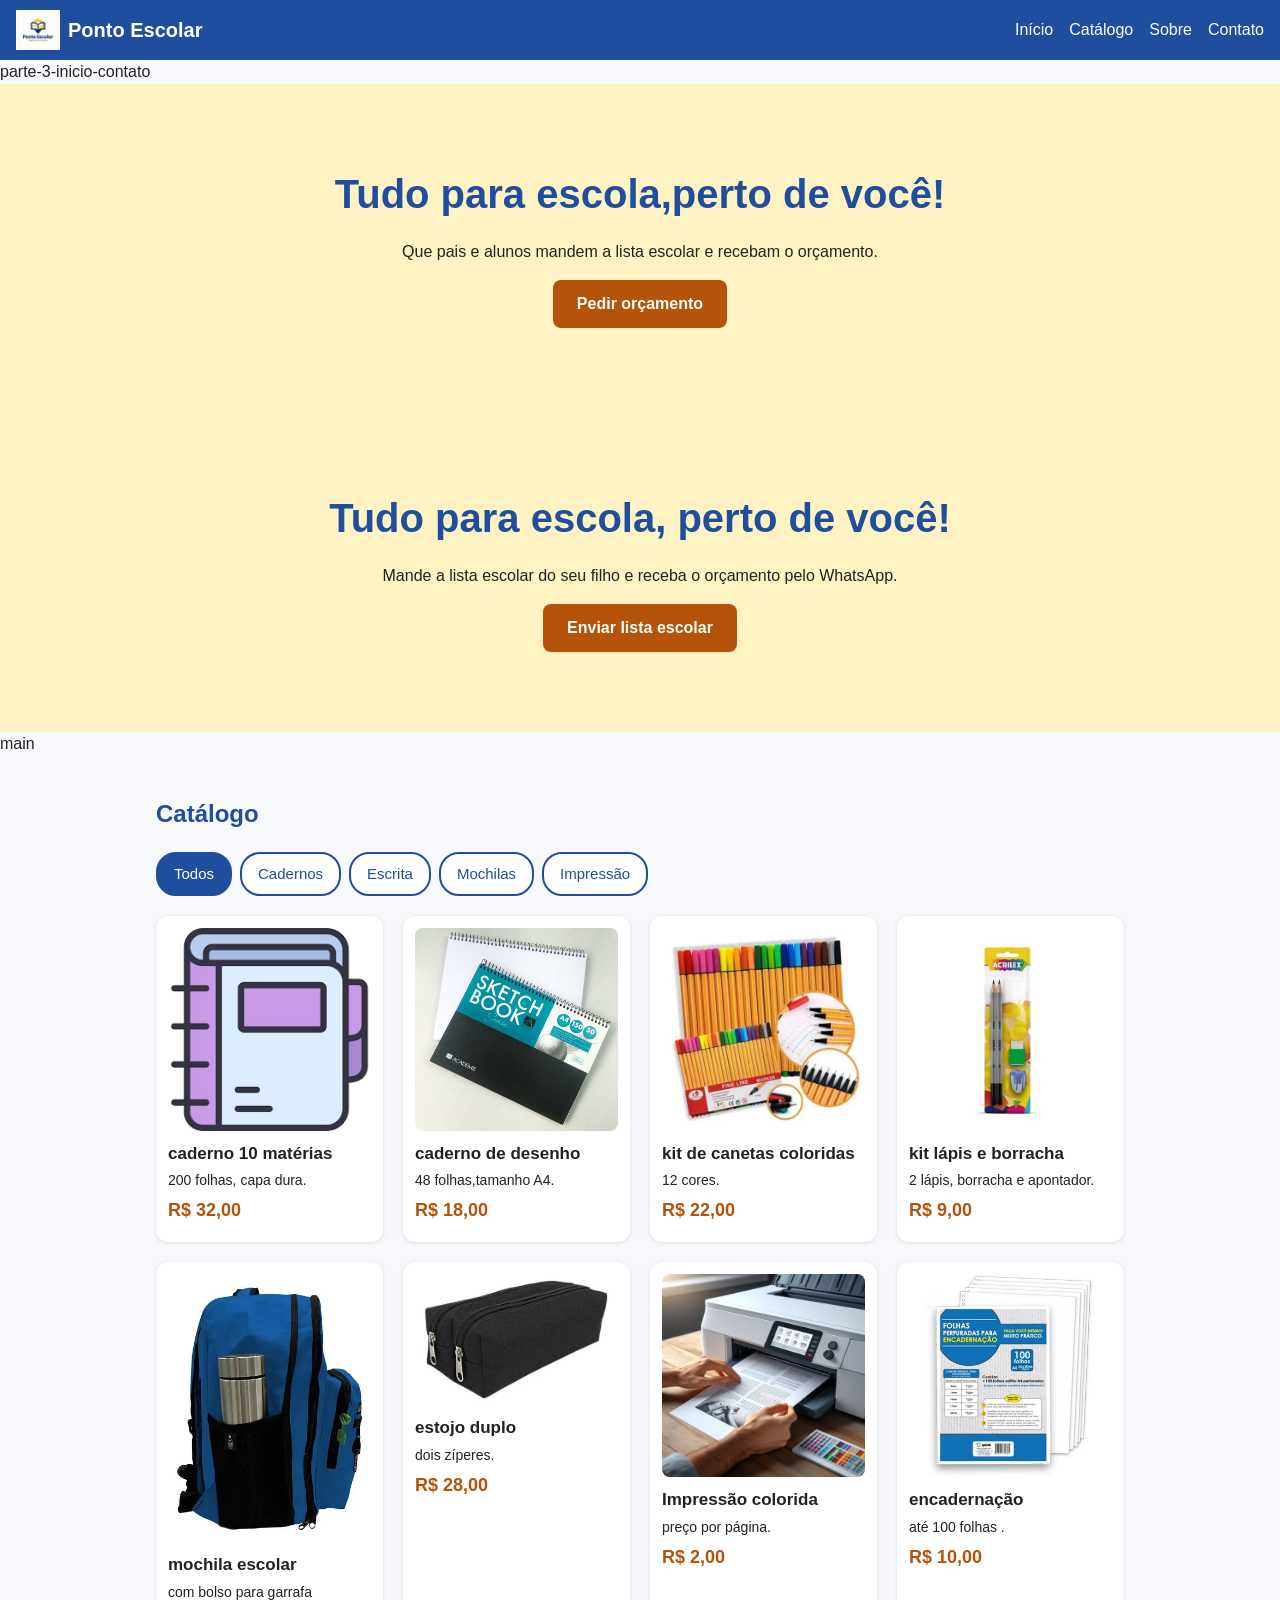
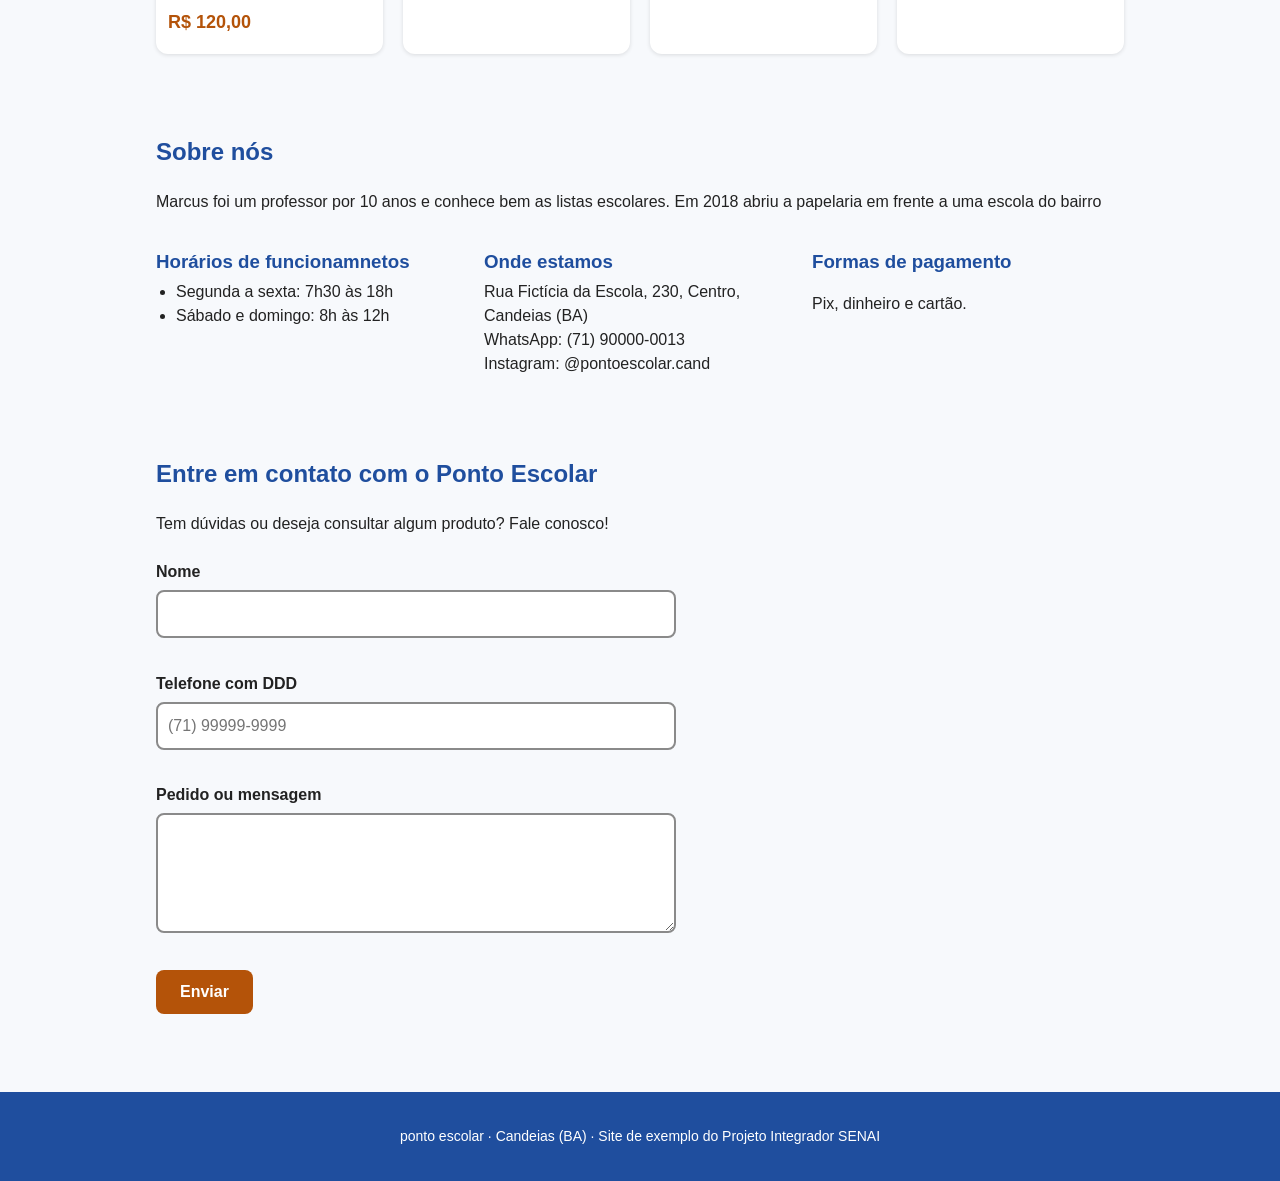
==== commit d7709f03: "Merge branch 'main' into parte-3-inicio-contato" ====
--- a/index.html
+++ b/index.html
@@ -3,8 +3,8 @@
 <head>
   <meta charset="UTF-8">
   <meta name="viewport" content="width=device-width, initial-scale=1.0">
-  <title>Açaí da Rita | Candeias</title>
-  <meta name="description" content="Açaí, cremes e sucos feitos na hora em Candeias.">
+  <title>Ponto escolar| Candeias</title>
+  <meta name="description" content="Ponto escolar, Tudo para a escola, Perto de você.">
   <link rel="stylesheet" href="css/style.css">
 </head>
 <body>
@@ -12,13 +12,13 @@
   <!-- CABEÇALHO: nome da empresa e menu -->
   <header class="cabecalho">
     <a href="#inicio" class="marca">
-      <img src="img/logo.svg" alt="" width="44" height="44">
-      <span>Açaí da Rita</span>
+      <img src="img/logo.jpeg.jpeg" alt="" width="44" height="44">
+      <span>Ponto Escolar</span>
     </a>
     <nav aria-label="Menu principal">
       <ul class="menu">
         <li><a href="#inicio">Início</a></li>
-        <li><a href="#catalogo">Cardápio</a></li>
+        <li><a href="#catalogo">Catálogo</a></li>
         <li><a href="#sobre">Sobre</a></li>
         <li><a href="#contato">Contato</a></li>
       </ul>
@@ -28,72 +28,80 @@
   <main>
 
     <!-- SEÇÃO 1: INÍCIO -->
+parte-3-inicio-contato
     <section id="inicio" class="inicio">
       <h1>Tudo para escola,perto de você!</h1>
       <p>Que pais e alunos mandem a lista escolar e recebam o orçamento.</p>
       <a href="#contato" class="botao">Pedir orçamento</a>
     </section>
 
+      <section id="inicio" class="inicio">
+      <h1>Tudo para escola, perto de você!</h1>
+      <p>Mande a lista escolar do seu filho e receba o orçamento pelo WhatsApp.</p>
+      <a href="#contato" class="botao">Enviar lista escolar</a>
+    </section> 
+main
+
     <!-- SEÇÃO 2: CATÁLOGO -->
     <section id="catalogo" class="secao">
-      <h2>Cardápio</h2>
+      <h2>Catálogo</h2>
 
-      <div class="filtros" aria-label="Filtrar o cardápio por categoria">
+      <div class="filtros" aria-label="Filtrar o material por categoria">
         <button type="button" class="filtro ativo" data-filtro="todos" aria-pressed="true">Todos</button>
-        <button type="button" class="filtro" data-filtro="acai" aria-pressed="false">Açaí</button>
-        <button type="button" class="filtro" data-filtro="creme" aria-pressed="false">Cremes</button>
-        <button type="button" class="filtro" data-filtro="suco" aria-pressed="false">Sucos</button>
-        <button type="button" class="filtro" data-filtro="combo" aria-pressed="false">Combos</button>
+        <button type="button" class="filtro" data-filtro="Cadernos" aria-pressed="false">Cadernos</button>
+        <button type="button" class="filtro" data-filtro="Escrita" aria-pressed="false">Escrita</button>
+        <button type="button" class="filtro" data-filtro="Mochilas" aria-pressed="false">Mochilas</button>
+        <button type="button" class="filtro" data-filtro="impressão" aria-pressed="false">Impressão</button>
       </div>
 
       <div class="cards">
-        <article class="card" data-categoria="acai">
-          <img src="img/acai.svg" alt="Copo de açaí com frutas por cima" width="200" height="150">
-          <h3>Açaí 300 ml</h3>
-          <p>Açaí puro com 2 acompanhamentos.</p>
-          <p class="preco">R$ 12,00</p>
+        <article class="card" data-categoria="Cadernos">
+          <img src="img/caderno.jpeg.png" alt="caderno 10 matérias, 200 folhas,capa dura " width="200" height="150">
+          <h3>caderno 10 matérias</h3>
+          <p>200 folhas, capa dura.</p>
+          <p class="preco">R$ 32,00</p>
         </article>
-        <article class="card" data-categoria="acai">
-          <img src="img/acai.svg" alt="Copo grande de açaí com frutas" width="200" height="150">
-          <h3>Açaí 500 ml</h3>
-          <p>O mais pedido, com 3 acompanhamentos.</p>
+        <article class="card" data-categoria="Cadernos">
+          <img src="img/caderno desenho.jpeg.webp" alt="caderno de desenho,48 folhas,tamanho A4" width="200" height="150">
+          <h3>caderno de desenho</h3>
+          <p>48 folhas,tamanho A4.</p>
           <p class="preco">R$ 18,00</p>
         </article>
-        <article class="card" data-categoria="acai">
-          <img src="img/acai.svg" alt="Tigela de açaí com frutas" width="200" height="150">
-          <h3>Tigela 700 ml</h3>
-          <p>Açaí na tigela com banana, granola e leite em pó.</p>
-          <p class="preco">R$ 25,00</p>
+        <article class="card" data-categoria="Escrita">
+          <img src="img/KIT DE CANETAS COLORIDAS.jpeg.jpg" alt=" kit de canetas coloridas,12 cores" width="200" height="150">
+          <h3> kit de canetas coloridas</h3>
+          <p>12 cores.</p>
+          <p class="preco">R$ 22,00</p>
         </article>
-        <article class="card" data-categoria="creme">
-          <img src="img/creme.svg" alt="Taça de creme de cupuaçu" width="200" height="150">
-          <h3>Creme de cupuaçu</h3>
-          <p>Creme gelado de cupuaçu, 300 ml.</p>
-          <p class="preco">R$ 15,00</p>
+        <article class="card" data-categoria="Escrita" >
+          <img src="img/KIT DE LAPIS E BORRACHA.jpeg.webp" alt="kit de lapis e borracha,2 lápis, borracha e apontador" width="200" height="150">
+          <h3>kit lápis e borracha </h3>
+          <p>2 lápis, borracha e apontador.</p>
+          <p class="preco">R$ 9,00</p>
         </article>
-        <article class="card" data-categoria="creme">
-          <img src="img/creme.svg" alt="Taça de creme de ninho" width="200" height="150">
-          <h3>Creme de ninho</h3>
-          <p>Creme de leite ninho com morango, 300 ml.</p>
-          <p class="preco">R$ 14,00</p>
+        <article class="card" data-categoria="Mochilas">
+          <img src="img/mochila escola.jpeg.webp" alt=" mochila escolar com bolso para a garrafa " width="200" height="150">
+          <h3>mochila escolar </h3>
+          <p>com bolso para garrafa</p>
+          <p class="preco">R$ 120,00</p>
         </article>
-        <article class="card" data-categoria="suco">
-          <img src="img/suco.svg" alt="Copo de suco de cajá" width="200" height="150">
-          <h3>Suco de cajá</h3>
-          <p>Suco natural de cajá, 500 ml.</p>
-          <p class="preco">R$ 8,00</p>
+        <article class="card" data-categoria="Mochilas">
+          <img src="img/ESTOJO DUPLO.jpeg.webp" alt=" estojo duplo com dois zíperes" width="200" height="150">
+          <h3> estojo duplo</h3>
+          <p> dois zíperes.</p>
+          <p class="preco">R$ 28,00</p>
         </article>
-        <article class="card" data-categoria="suco">
-          <img src="img/suco.svg" alt="Copo de suco de acerola" width="200" height="150">
-          <h3>Suco de acerola</h3>
-          <p>Suco natural de acerola, 500 ml.</p>
-          <p class="preco">R$ 8,00</p>
+        <article class="card" data-categoria="impressão">
+          <img src="img/impressão colorida.jpeg.jpg" alt=" impressão colorida, preço por página " width="200" height="150">
+          <h3>Impressão colorida </h3>
+          <p>preço por página.</p>
+          <p class="preco">R$ 2,00</p>
         </article>
-        <article class="card" data-categoria="combo">
-          <img src="img/combo.svg" alt="Dois copos de açaí lado a lado" width="200" height="150">
-          <h3>Combo casal</h3>
-          <p>Dois açaís de 500 ml com acompanhamentos.</p>
-          <p class="preco">R$ 32,00</p>
+        <article class="card" data-categoria="impressão">
+          <img src="img/folha de encadernação.jpeg.jpg" alt="encadernação até 100 folhas " width="200" height="150">
+          <h3>encadernação</h3>
+          <p>até 100 folhas .</p>
+          <p class="preco">R$ 10,00</p>
         </article>
       </div>
     </section>
@@ -101,26 +109,26 @@
     <!-- SEÇÃO 3: SOBRE -->
     <section id="sobre" class="secao sobre">
       <h2>Sobre nós</h2>
-      <p>A Rita começou vendendo açaí na porta de casa em 2018. O sabor conquistou o bairro e, em 2021, nasceu a loja. Até hoje o açaí é batido na hora e as frutas vêm de feiras da região.</p>
+      <p>Marcus foi um professor por 10 anos e conhece bem as listas escolares. Em 2018 abriu a papelaria em frente a uma escola do bairro</p>
 
       <div class="sobre-blocos">
         <div>
-          <h3>Horários</h3>
+          <h3>Horários de funcionamnetos</h3>
           <ul>
-            <li>Terça a domingo: 14h às 22h</li>
-            <li>Segunda: fechado</li>
+            <li>Segunda a sexta: 7h30 às 18h</li>
+            <li>Sábado e domingo: 8h às 12h</li>
           </ul>
         </div>
         <div>
           <h3>Onde estamos</h3>
           <address>
-            Rua Fictícia do Açaí, 100, Centro, Candeias (BA)<br>
-            WhatsApp: (71) 90000-0000<br>
-            Instagram: @acaidarita.exemplo
+            Rua Fictícia da Escola, 230, Centro, Candeias (BA)<br>
+            WhatsApp: (71) 90000-0013<br>
+            Instagram: @pontoescolar.cand
           </address>
         </div>
         <div>
-          <h3>Pagamento</h3>
+          <h3>Formas de pagamento</h3>
           <p>Pix, dinheiro e cartão.</p>
         </div>
       </div>
@@ -152,7 +160,7 @@
   </main>
 
   <footer class="rodape">
-    <p>Açaí da Rita · Candeias (BA) · Site de exemplo do Projeto Integrador SENAI</p>
+    <p> ponto escolar · Candeias (BA) · Site de exemplo do Projeto Integrador SENAI</p>
   </footer>
 
   <script src="js/script.js"></script>
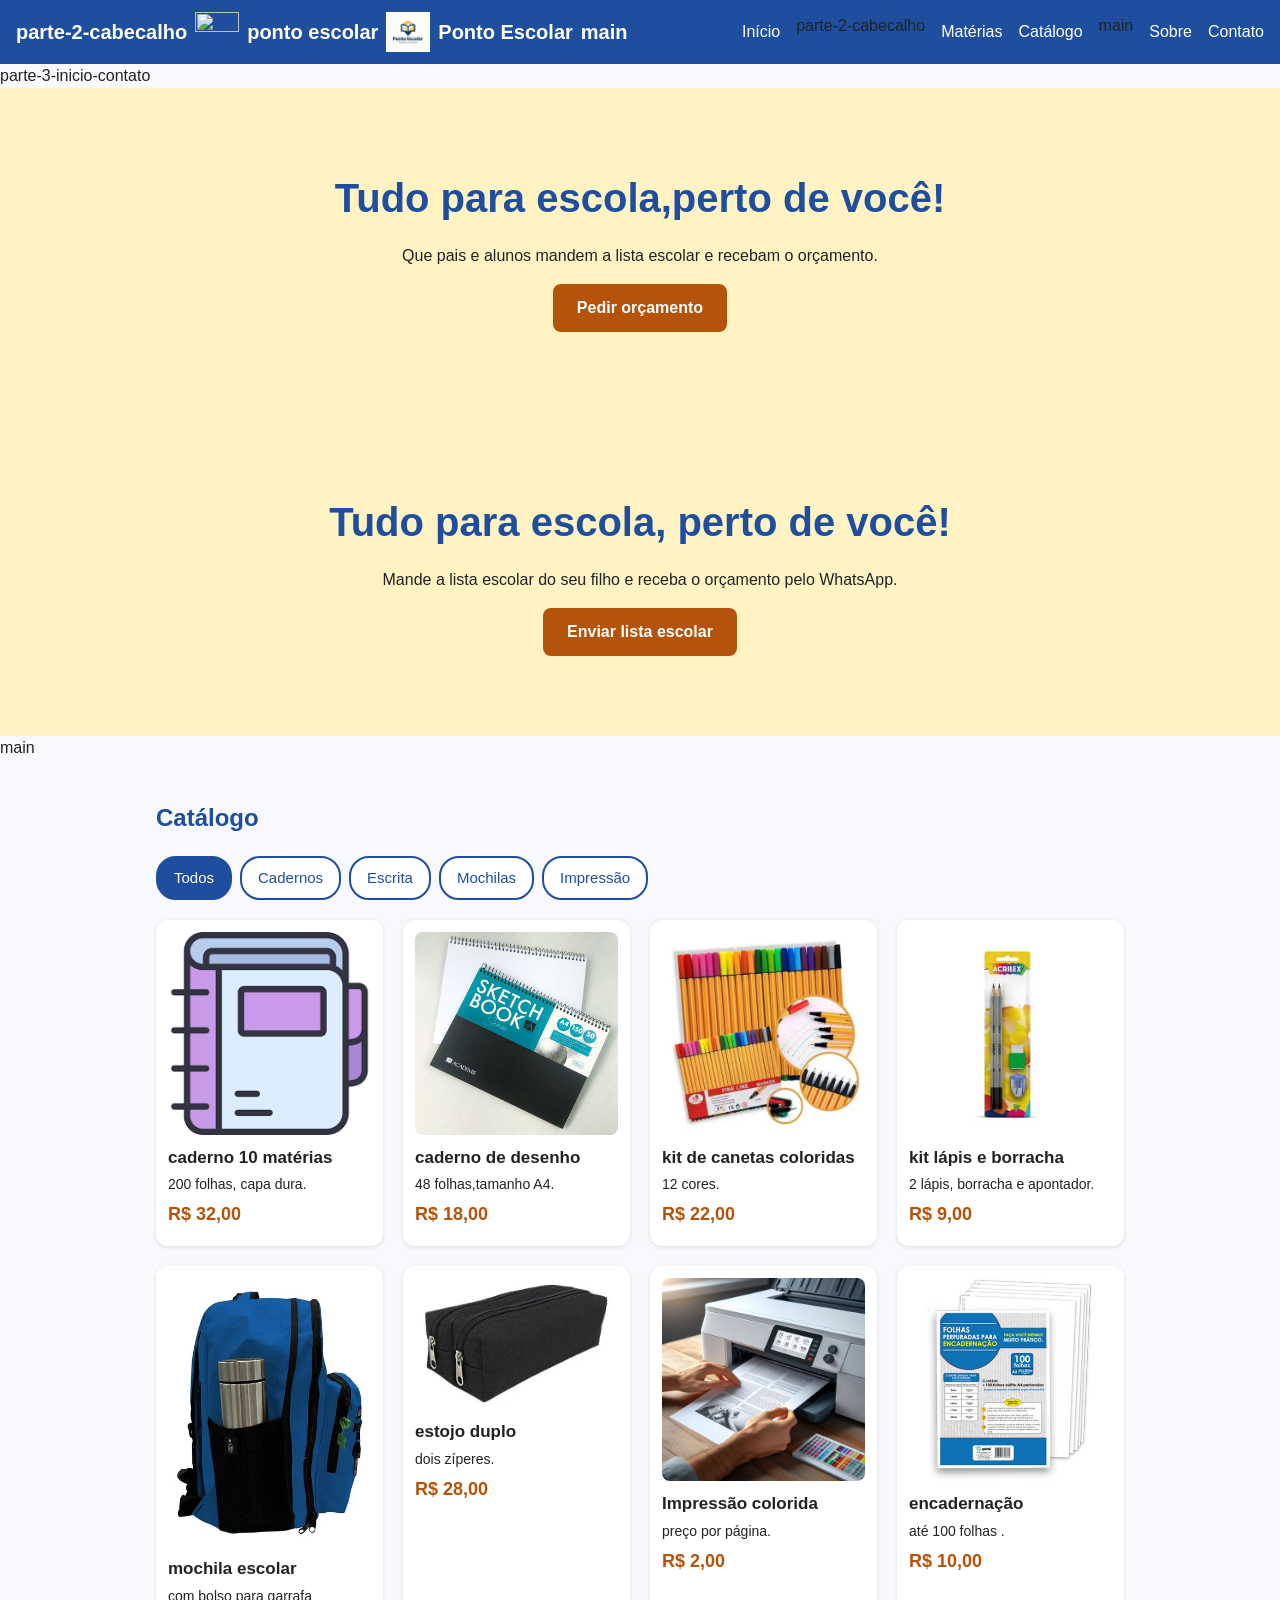
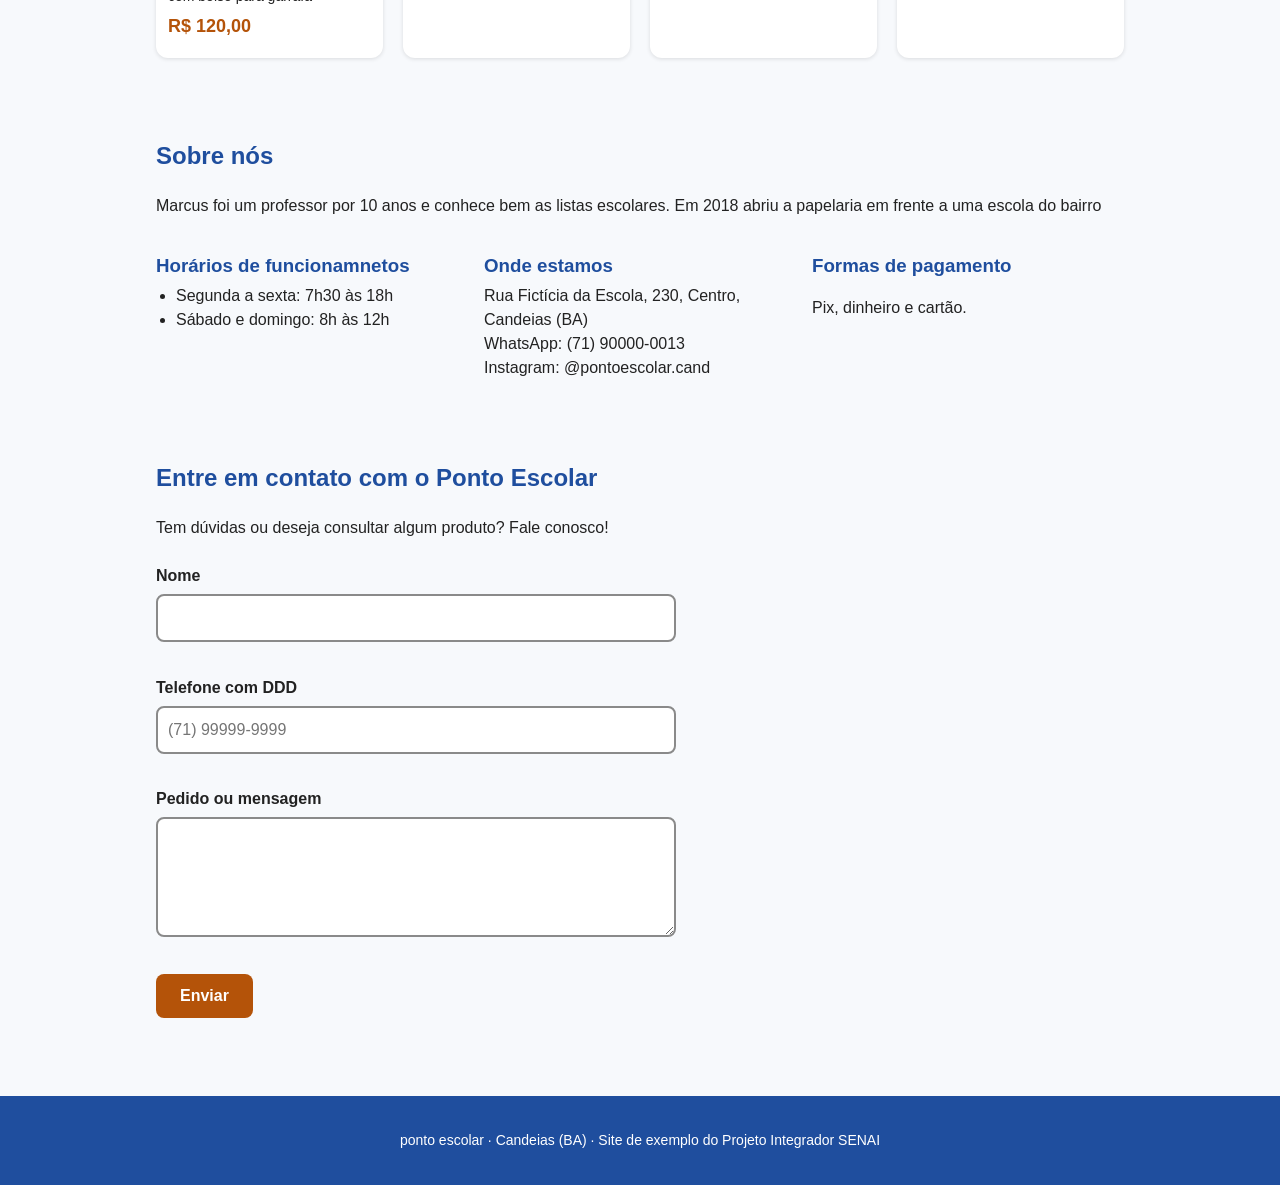
==== commit 6b0a7108: "Merge branch 'main' into parte-2-cabecalho" ====
--- a/index.html
+++ b/index.html
@@ -12,13 +12,20 @@
   <!-- CABEÇALHO: nome da empresa e menu -->
   <header class="cabecalho">
     <a href="#inicio" class="marca">
+ parte-2-cabecalho
+      <img src=file:///C:/Users/sucas/OneDrive/Documentos/ponto-escolar/ponto-escolar/img/IMG_20261116_162149_converted_1.svg" alt="" width="44" height="44">
+      <span>ponto escolar</span>
+
       <img src="img/logo.jpeg.jpeg" alt="" width="44" height="44">
       <span>Ponto Escolar</span>
+ main
     </a>
     <nav aria-label="Menu principal">
       <ul class="menu">
         <li><a href="#inicio">Início</a></li>
-        <li><a href="#catalogo">Catálogo</a></li>
+ parte-2-cabecalho
+        <li><a href="#Matérias">Matérias</a></li>
+        <li><a href="#catalogo">Catálogo</a></li> main
         <li><a href="#sobre">Sobre</a></li>
         <li><a href="#contato">Contato</a></li>
       </ul>
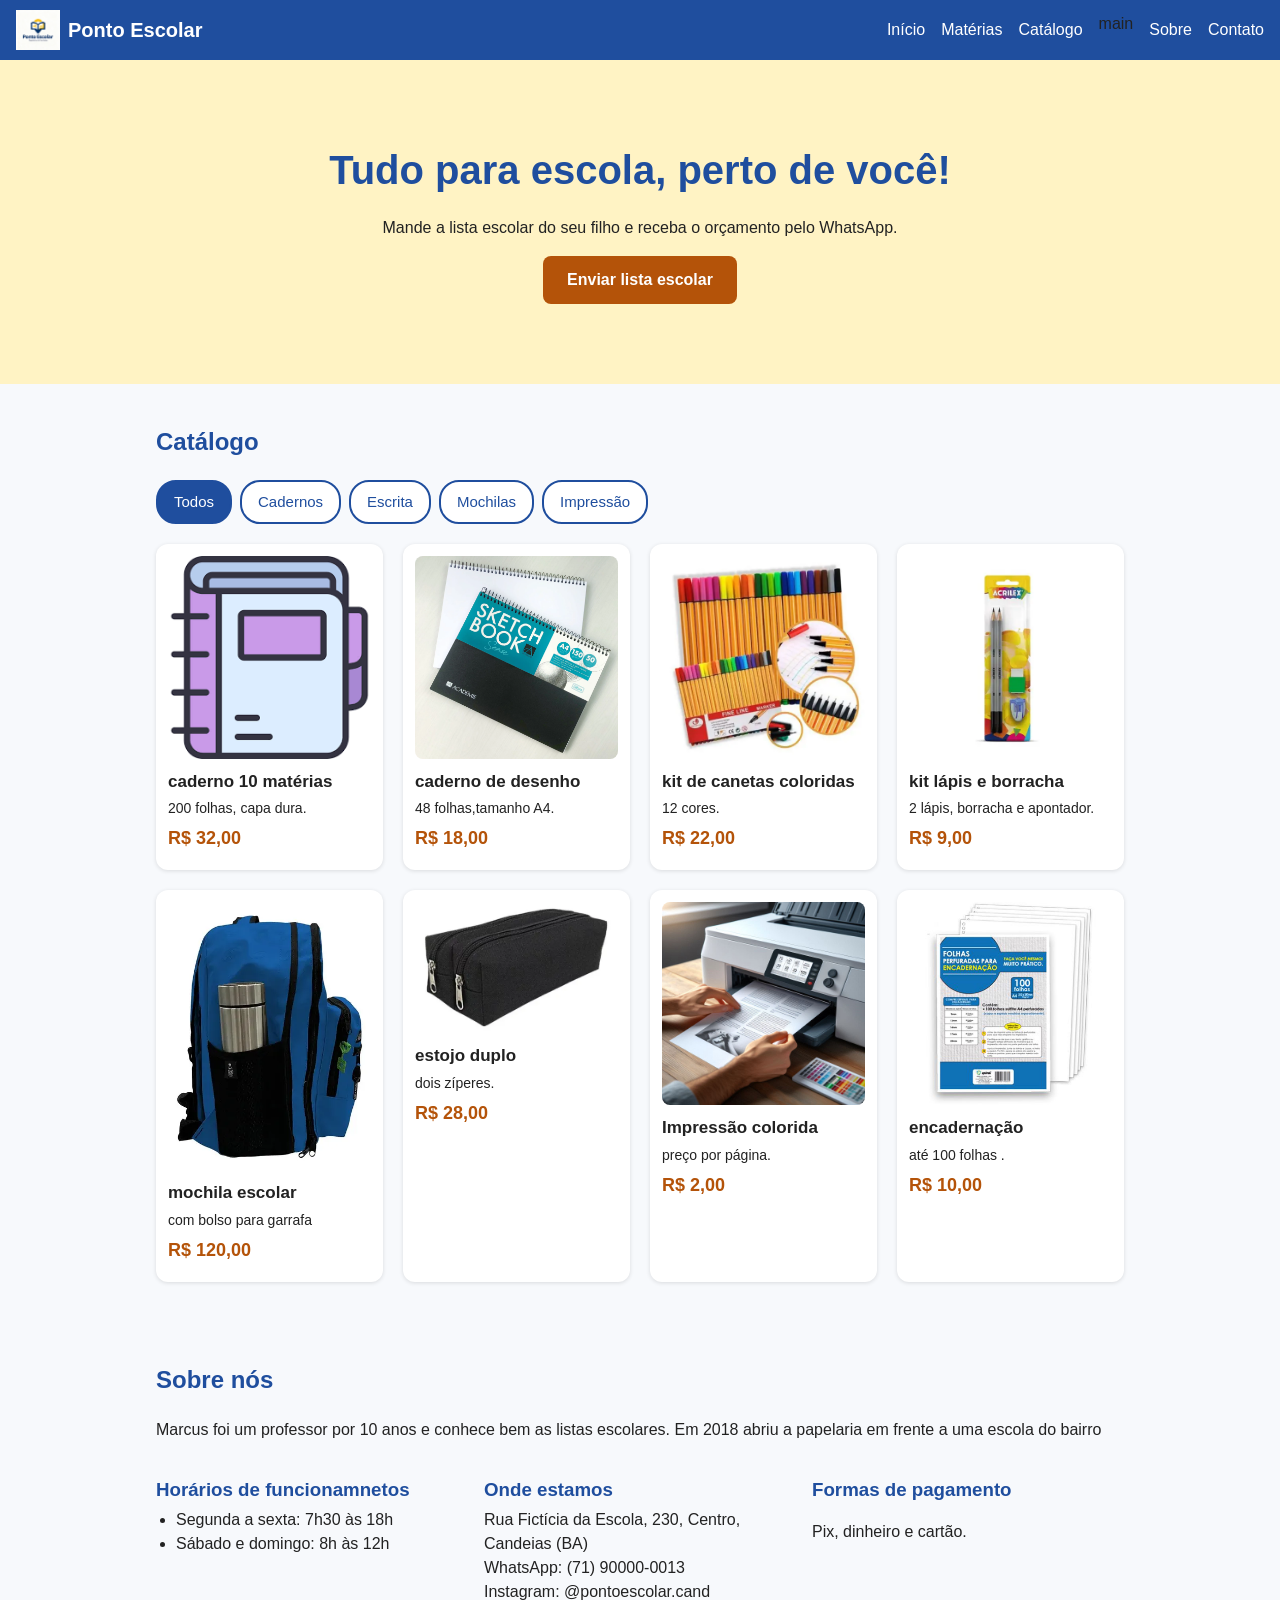
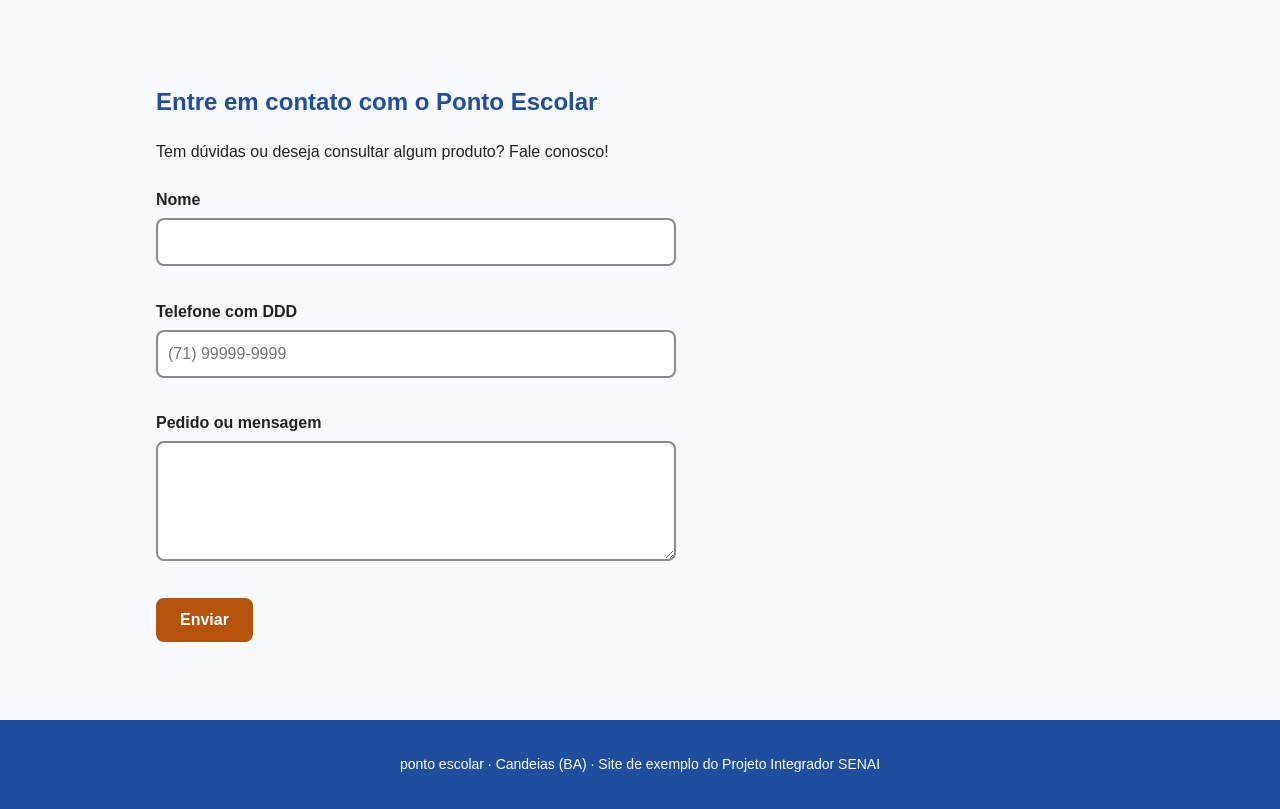
==== commit 93b2da4c: "romover a seção duplicada" ====
--- a/index.html
+++ b/index.html
@@ -12,18 +12,16 @@
   <!-- CABEÇALHO: nome da empresa e menu -->
   <header class="cabecalho">
     <a href="#inicio" class="marca">
- parte-2-cabecalho
-      <img src=file:///C:/Users/sucas/OneDrive/Documentos/ponto-escolar/ponto-escolar/img/IMG_20261116_162149_converted_1.svg" alt="" width="44" height="44">
-      <span>ponto escolar</span>
 
-      <img src="img/logo.jpeg.jpeg" alt="" width="44" height="44">
+
+<img src="img/logo.jpeg.jpeg" alt="" width="44" height="44">
       <span>Ponto Escolar</span>
- main
+ 
     </a>
     <nav aria-label="Menu principal">
       <ul class="menu">
         <li><a href="#inicio">Início</a></li>
- parte-2-cabecalho
+ 
         <li><a href="#Matérias">Matérias</a></li>
         <li><a href="#catalogo">Catálogo</a></li> main
         <li><a href="#sobre">Sobre</a></li>
@@ -35,19 +33,16 @@
   <main>
 
     <!-- SEÇÃO 1: INÍCIO -->
-parte-3-inicio-contato
-    <section id="inicio" class="inicio">
-      <h1>Tudo para escola,perto de você!</h1>
-      <p>Que pais e alunos mandem a lista escolar e recebam o orçamento.</p>
-      <a href="#contato" class="botao">Pedir orçamento</a>
-    </section>
+
+    
+
 
       <section id="inicio" class="inicio">
       <h1>Tudo para escola, perto de você!</h1>
       <p>Mande a lista escolar do seu filho e receba o orçamento pelo WhatsApp.</p>
       <a href="#contato" class="botao">Enviar lista escolar</a>
     </section> 
-main
+
 
     <!-- SEÇÃO 2: CATÁLOGO -->
     <section id="catalogo" class="secao">
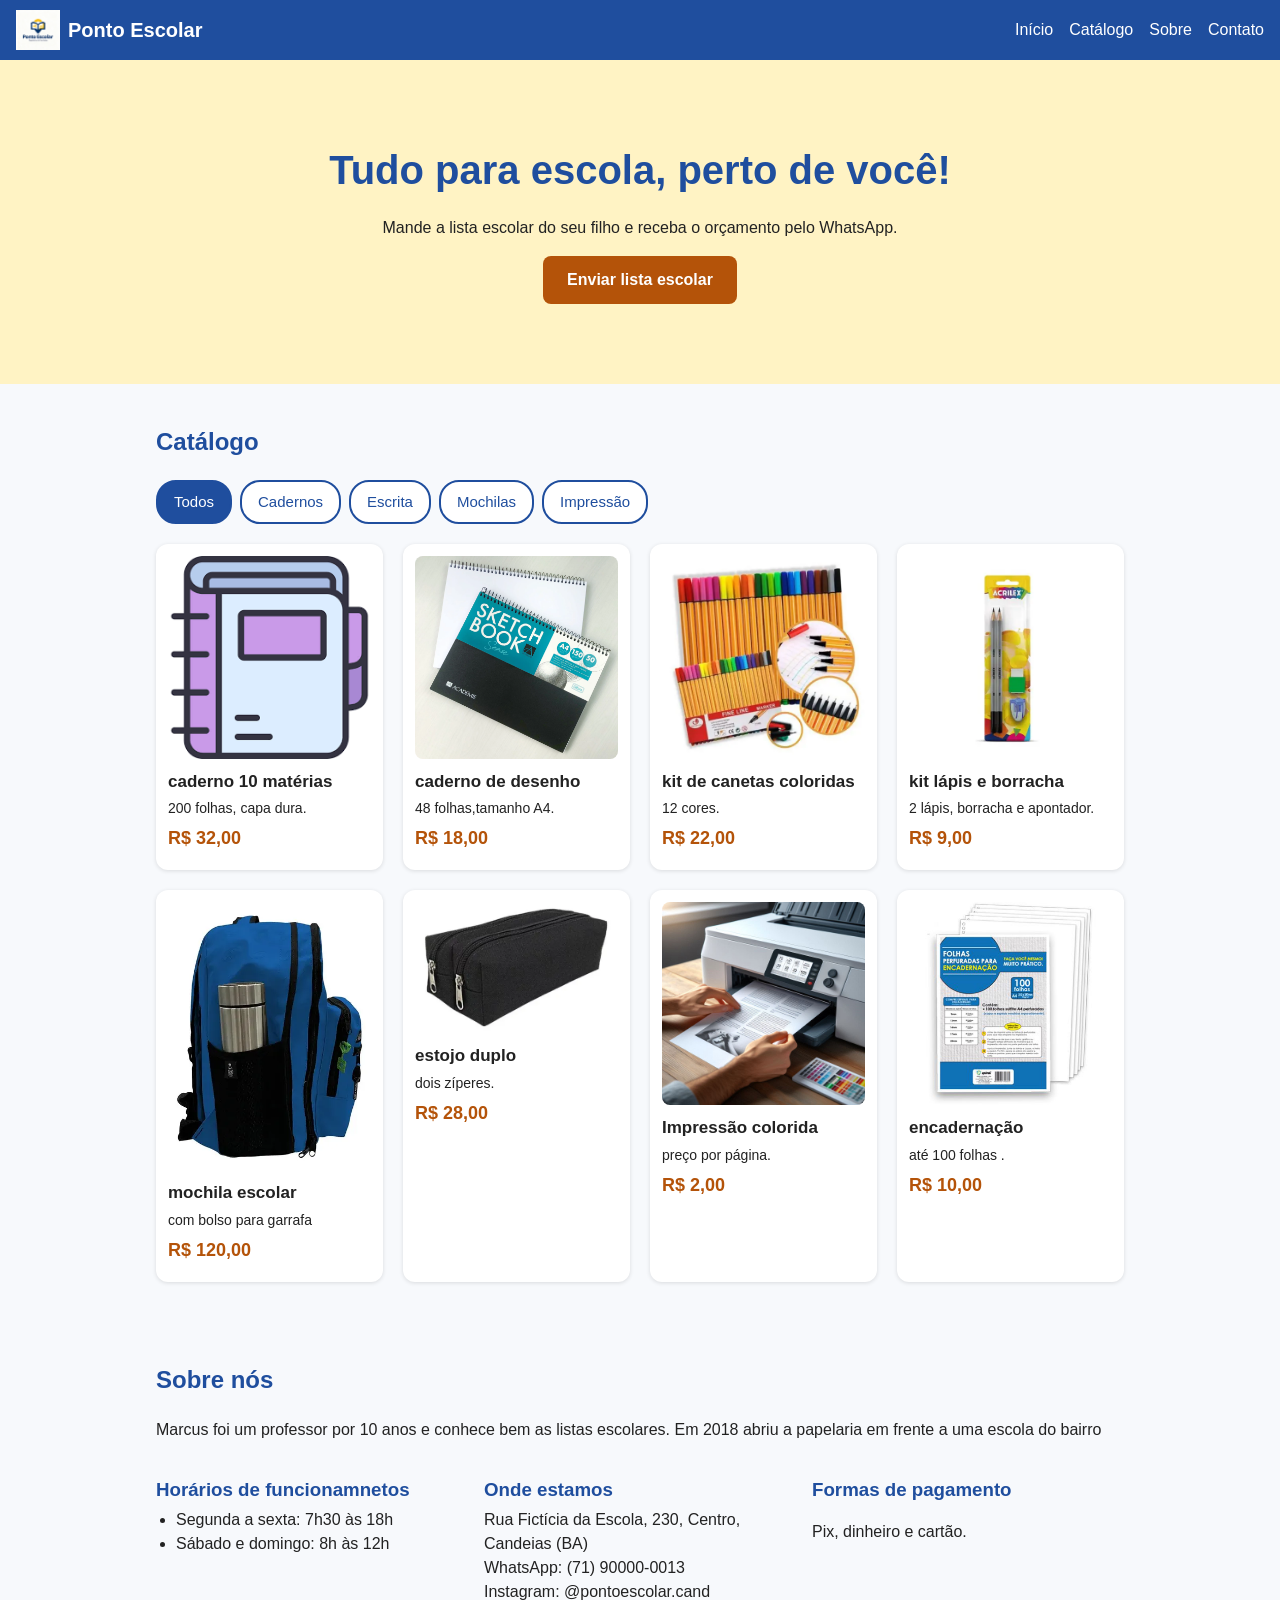
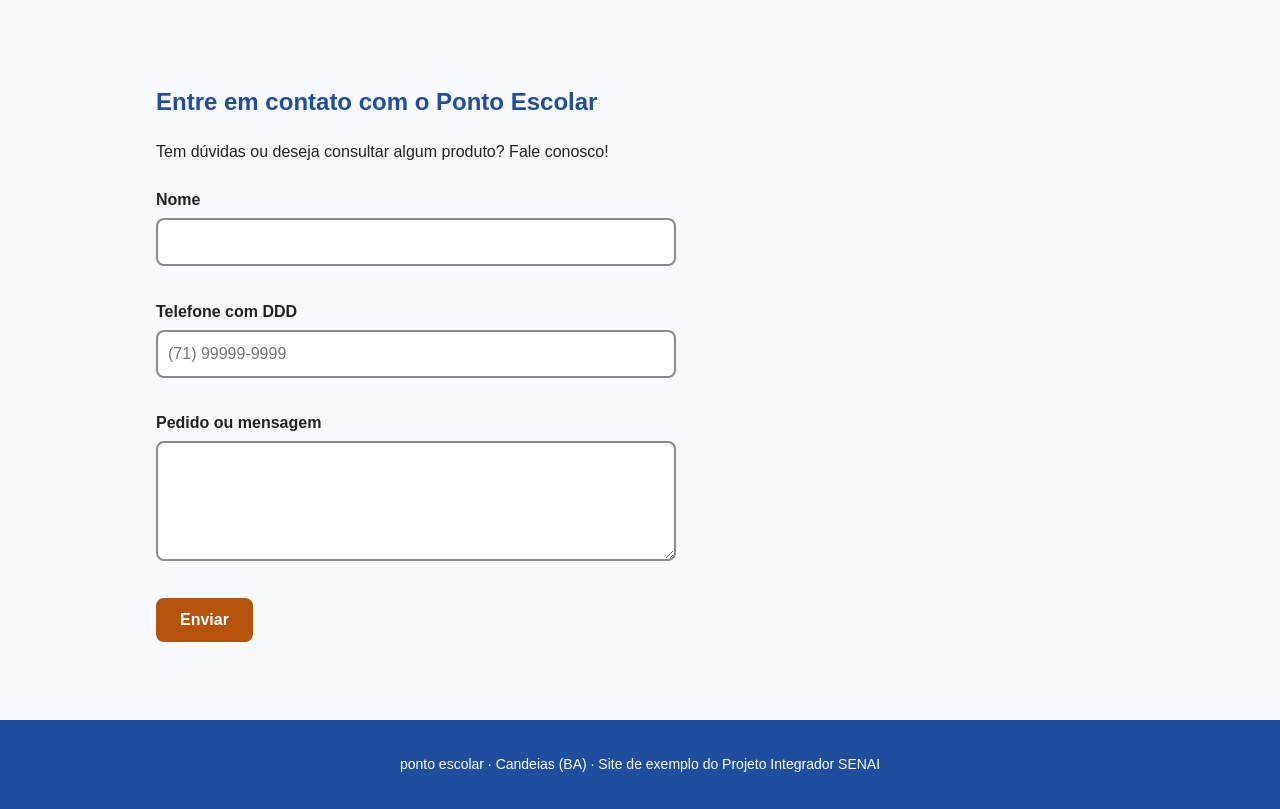
==== commit 52f35e54: "romover a seção duplicada" ====
--- a/index.html
+++ b/index.html
@@ -22,8 +22,8 @@
       <ul class="menu">
         <li><a href="#inicio">Início</a></li>
  
-        <li><a href="#Matérias">Matérias</a></li>
-        <li><a href="#catalogo">Catálogo</a></li> main
+  
+        <li><a href="#catalogo">Catálogo</a></li> 
         <li><a href="#sobre">Sobre</a></li>
         <li><a href="#contato">Contato</a></li>
       </ul>
